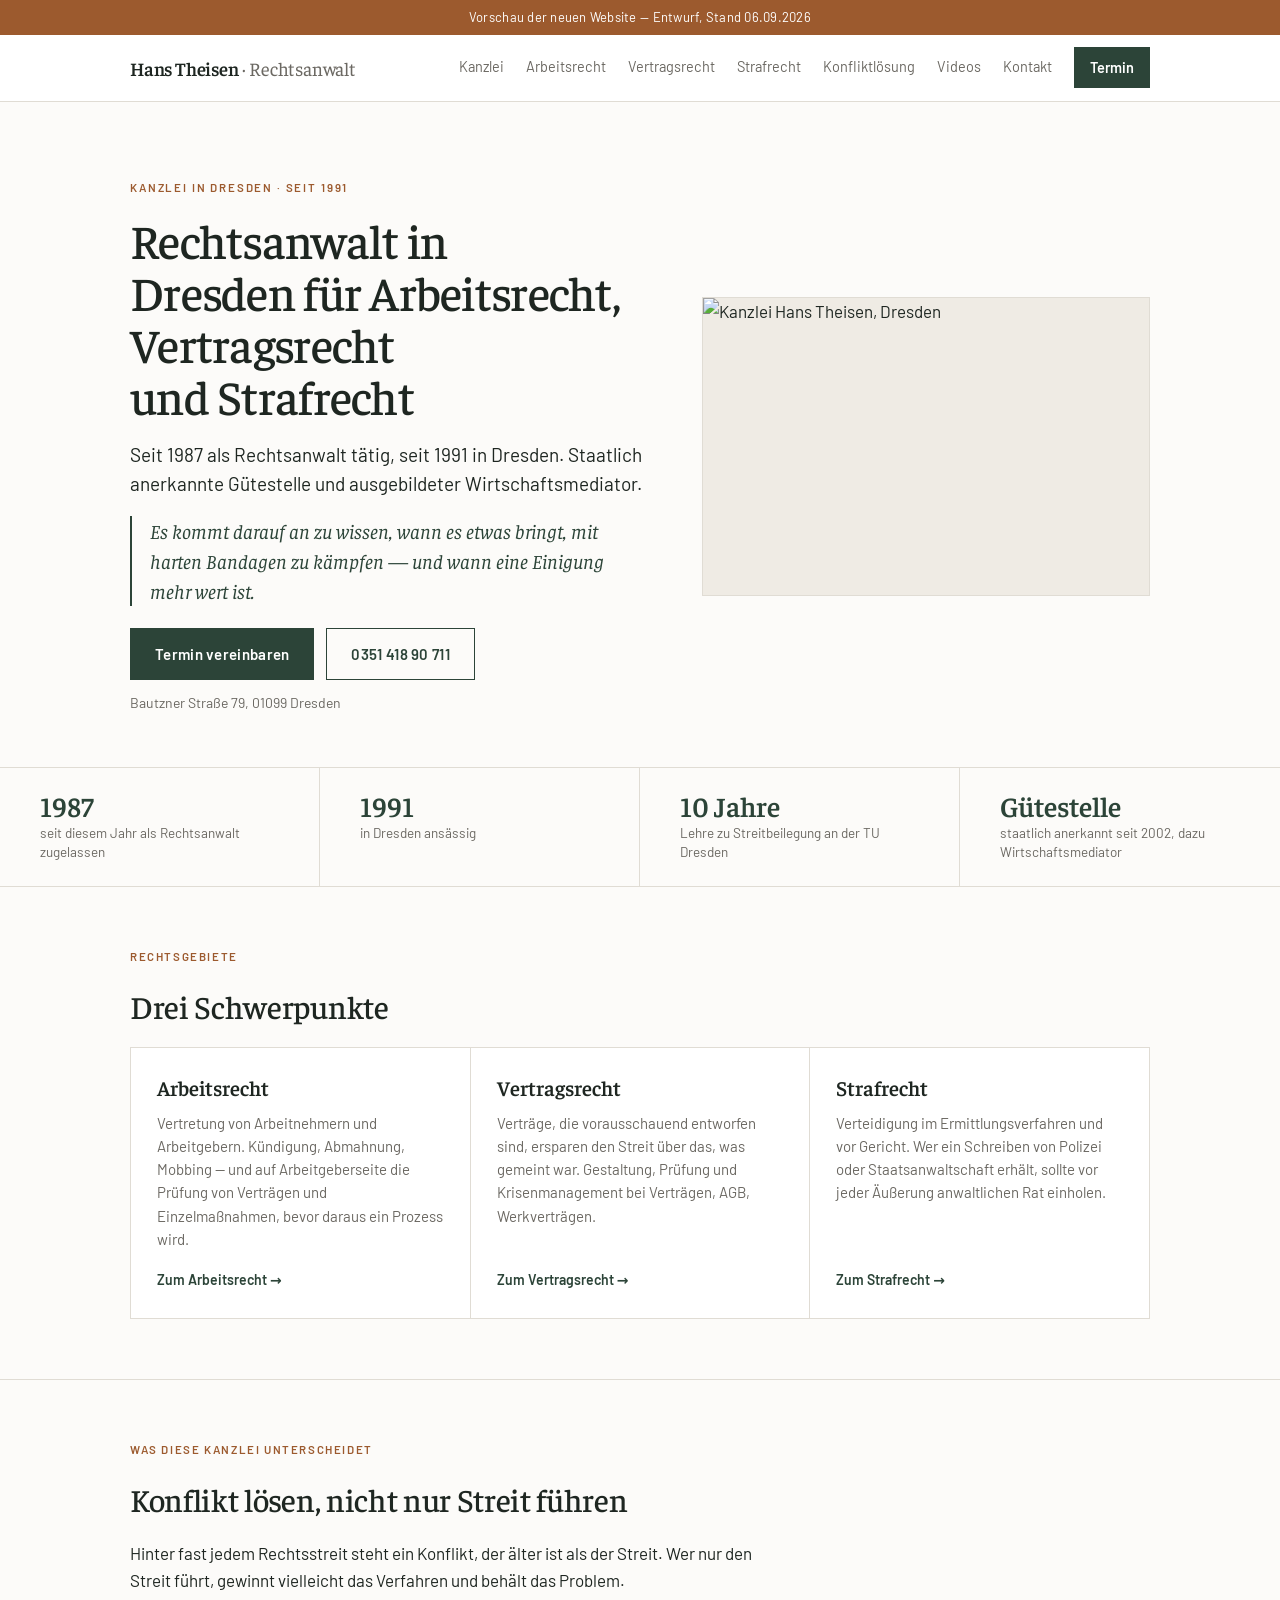
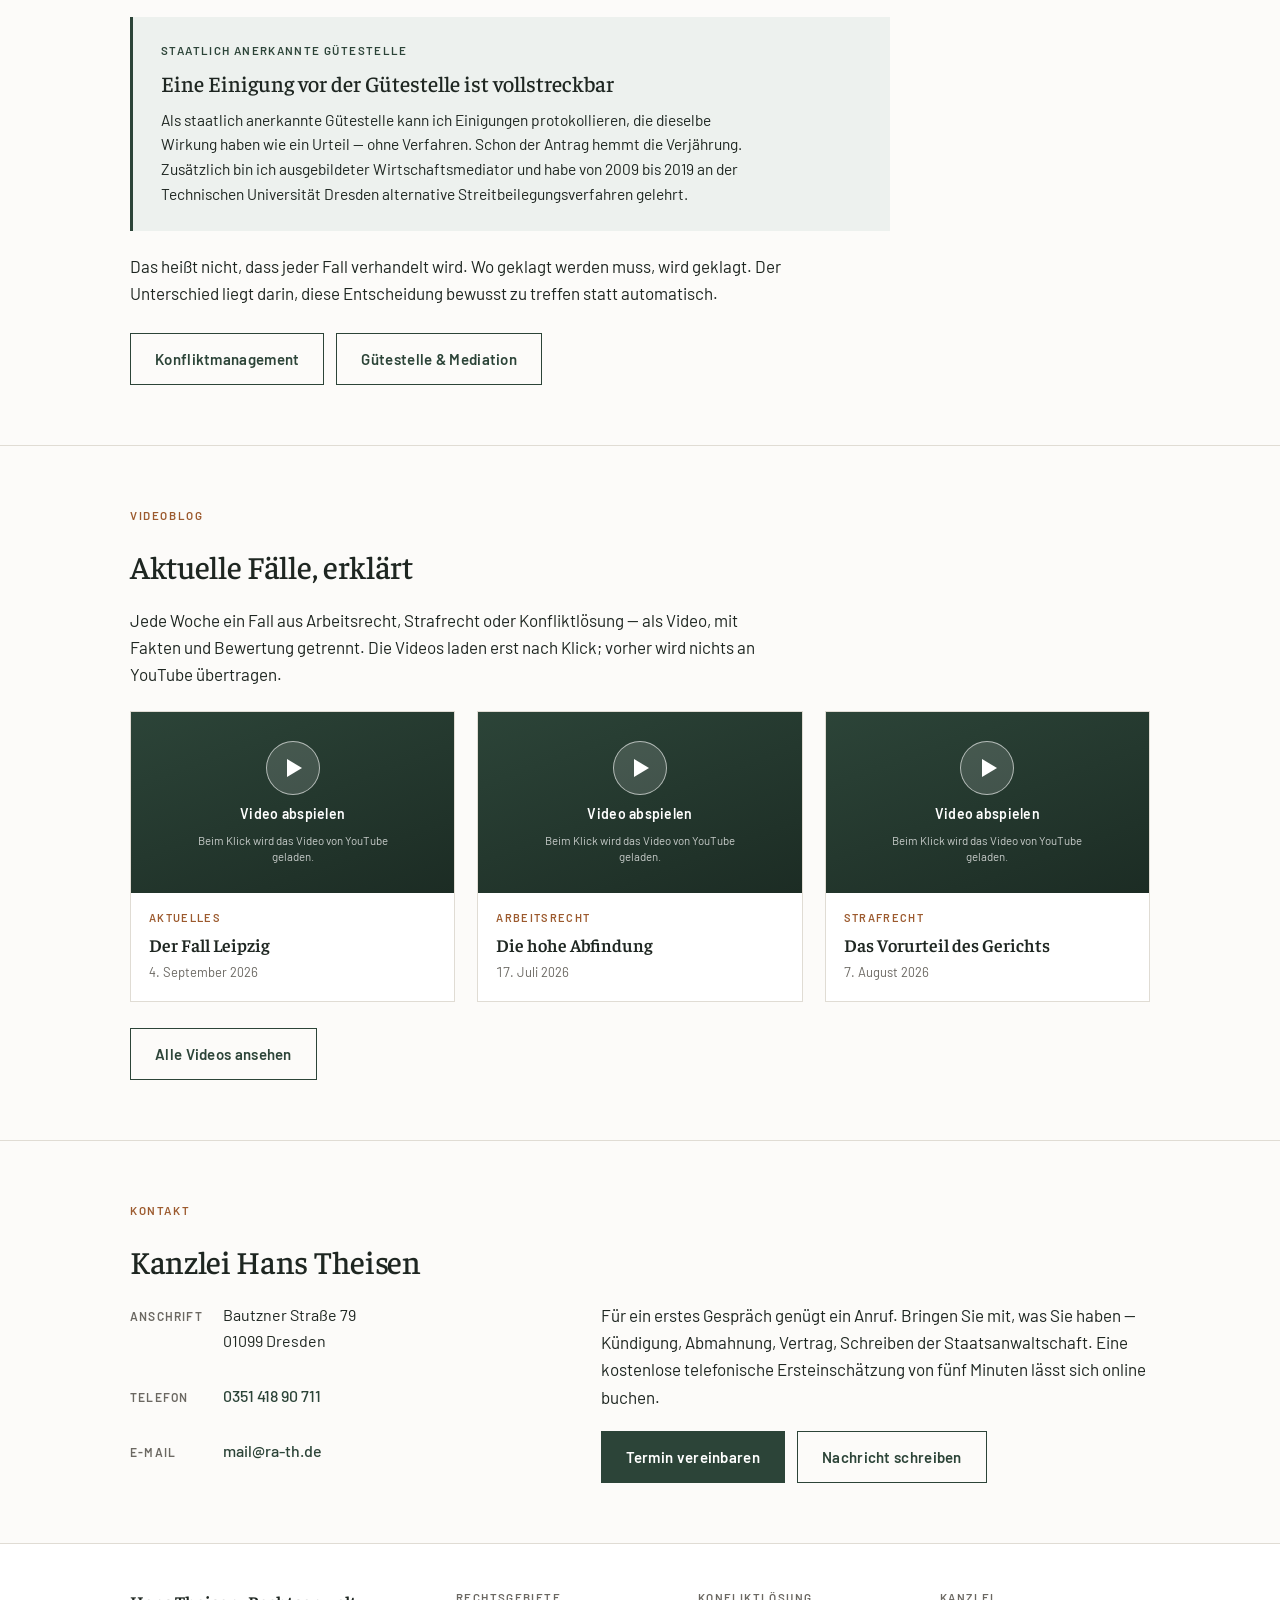
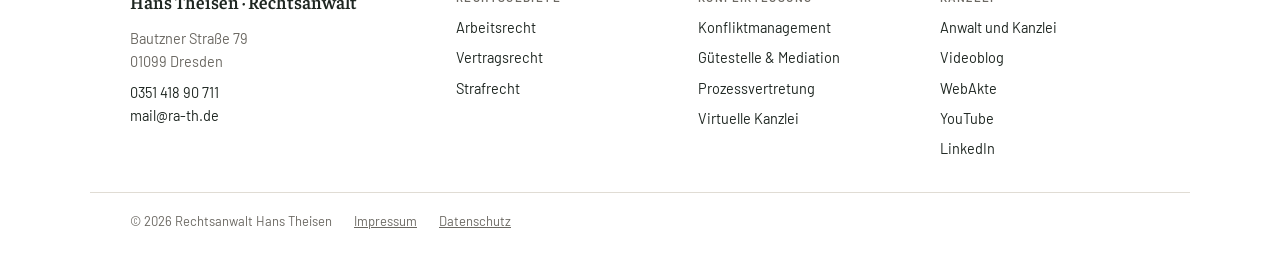
==== index.html @ 4e784b6d "Vorschau 2026-09-06 15:55" ====
<!DOCTYPE html>
<html lang="de">
<head>
<meta charset="utf-8">
<meta name="viewport" content="width=device-width, initial-scale=1">
<meta name="robots" content="noindex, nofollow">
<title>Rechtsanwalt Dresden: Arbeitsrecht &amp; Strafrecht – Hans Theisen</title>
<meta name="description" content="Seit 1987 Anwalt, seit 1991 in Dresden: Arbeitsrecht, Vertragsrecht, Strafrecht. Staatlich anerkannte Gütestelle und Wirtschaftsmediator. Tel. 0351 418 90 711">
<link rel="canonical" href="https://www.ra-th.de/">
<meta property="og:type" content="website">
<meta property="og:title" content="Rechtsanwalt Dresden: Arbeitsrecht & Strafrecht – Hans Theisen">
<meta property="og:description" content="Seit 1987 Anwalt, seit 1991 in Dresden. Staatlich anerkannte Gütestelle und Wirtschaftsmediator.">
<meta property="og:url" content="https://www.ra-th.de/">
<meta property="og:locale" content="de_DE">
<link rel="preconnect" href="https://fonts.googleapis.com">
<link rel="preconnect" href="https://fonts.gstatic.com" crossorigin>
<link rel="stylesheet" href="https://fonts.googleapis.com/css2?family=Faustina:ital,wght@0,400;0,500;0,600;1,400&family=Barlow:wght@400;500;600&display=swap">
<link rel="stylesheet" href="assets/style.css">
<link rel="icon" type="image/svg+xml" href="assets/favicon.svg">
<script type="application/ld+json">
{
  "@context": "https://schema.org",
  "@type": "LegalService",
  "name": "Rechtsanwalt Hans Theisen",
  "url": "https://www.ra-th.de/",
  "telephone": "+49 351 418 90 711",
  "email": "mail@ra-th.de",
  "address": { "@type": "PostalAddress", "streetAddress": "Bautzner Straße 79", "postalCode": "01099", "addressLocality": "Dresden", "addressCountry": "DE" },
  "areaServed": "Dresden",
  "founder": { "@type": "Person", "name": "Hans Theisen", "jobTitle": "Rechtsanwalt" },
  "knowsAbout": ["Arbeitsrecht", "Vertragsrecht", "Strafrecht", "Mediation", "Schlichtung"],
  "sameAs": ["https://www.youtube.com/@HansTheisenRechtsanwaltDresden", "https://www.linkedin.com/in/hans-theisen-17211067/"]
}
</script>
</head>
<body>
<a class="skip" href="#main">Zum Inhalt</a>
<div class="proto-bar">Vorschau der neuen Website — Entwurf, Stand 06.09.2026</div>

<header class="site-head">
  <div class="wrap head-row">
    <a class="brand" href="index.html">Hans Theisen <span>· Rechtsanwalt</span></a>
    <button class="nav-toggle" type="button" aria-expanded="false" aria-controls="nav">Menü</button>
    <nav id="nav" class="nav" aria-label="Hauptnavigation">
      <a href="anwaltundkanzlei.html">Kanzlei</a>
      <a href="arbeitsrecht.html">Arbeitsrecht</a>
      <a href="vertragsrecht.html">Vertragsrecht</a>
      <a href="strafrecht.html">Strafrecht</a>
      <a href="konfliktmanagement.html">Konfliktlösung</a>
      <a href="blog/index.html">Videos</a>
      <a href="contact.html">Kontakt</a>
      <a class="nav-cta" href="terminvereinbarung.html">Termin</a>
    </nav>
  </div>
</header>

<main id="main">

  <section class="hero">
    <div class="wrap hero-grid">
      <div class="hero-text">
        <div class="eyebrow">Kanzlei in Dresden · seit 1991</div>
        <h1>Rechtsanwalt in Dresden für Arbeitsrecht, Vertragsrecht und Strafrecht</h1>
        <p class="lead">Seit 1987 als Rechtsanwalt tätig, seit 1991 in Dresden. Staatlich anerkannte Gütestelle und ausgebildeter Wirtschaftsmediator.</p>
        <p class="thesis">Es kommt darauf an zu wissen, wann es etwas bringt, mit harten Bandagen zu kämpfen — und wann eine Einigung mehr wert ist.</p>
        <div class="cta-row">
          <a class="btn" href="terminvereinbarung.html">Termin vereinbaren</a>
          <a class="btn btn-2" href="tel:+4935141890711">0351 418 90 711</a>
          <span class="cta-note">Bautzner Straße 79, 01099 Dresden</span>
        </div>
      </div>
      <div class="hero-img">
        <img src="https://images.squarespace-cdn.com/content/v1/682710b074de6d08b1bcdc18/1747390659470-6JC8JBXUOZ0F9G0X35XK/Startseite.jpg" alt="Kanzlei Hans Theisen, Dresden" width="2362" height="1599" loading="eager">
      </div>
    </div>
  </section>

  <div class="facts">
    <div class="fact"><div class="n">1987</div><div class="l">seit diesem Jahr als Rechtsanwalt zugelassen</div></div>
    <div class="fact"><div class="n">1991</div><div class="l">in Dresden ansässig</div></div>
    <div class="fact"><div class="n">10 Jahre</div><div class="l">Lehre zu Streitbeilegung an der TU Dresden</div></div>
    <div class="fact"><div class="n">Gütestelle</div><div class="l">staatlich anerkannt seit 2002, dazu Wirtschaftsmediator</div></div>
  </div>

  <section class="sec">
    <div class="wrap sec-inner">
      <div class="sub">Rechtsgebiete</div>
      <h2>Drei Schwerpunkte</h2>
      <div class="areas">
        <div class="area">
          <h3>Arbeitsrecht</h3>
          <p>Vertretung von Arbeitnehmern und Arbeitgebern. Kündigung, Abmahnung, Mobbing — und auf Arbeitgeberseite die Prüfung von Verträgen und Einzelmaßnahmen, bevor daraus ein Prozess wird.</p>
          <a class="more" href="arbeitsrecht.html">Zum Arbeitsrecht →</a>
        </div>
        <div class="area">
          <h3>Vertragsrecht</h3>
          <p>Verträge, die vorausschauend entworfen sind, ersparen den Streit über das, was gemeint war. Gestaltung, Prüfung und Krisenmanagement bei Verträgen, AGB, Werkverträgen.</p>
          <a class="more" href="vertragsrecht.html">Zum Vertragsrecht →</a>
        </div>
        <div class="area">
          <h3>Strafrecht</h3>
          <p>Verteidigung im Ermittlungsverfahren und vor Gericht. Wer ein Schreiben von Polizei oder Staatsanwaltschaft erhält, sollte vor jeder Äußerung anwaltlichen Rat einholen.</p>
          <a class="more" href="strafrecht.html">Zum Strafrecht →</a>
        </div>
      </div>
    </div>
  </section>

  <section class="sec">
    <div class="wrap sec-inner">
      <div class="sub">Was diese Kanzlei unterscheidet</div>
      <h2>Konflikt lösen, nicht nur Streit führen</h2>
      <p>Hinter fast jedem Rechtsstreit steht ein Konflikt, der älter ist als der Streit. Wer nur den Streit führt, gewinnt vielleicht das Verfahren und behält das Problem.</p>
      <div class="pull">
        <div class="flag">Staatlich anerkannte Gütestelle</div>
        <h3>Eine Einigung vor der Gütestelle ist vollstreckbar</h3>
        <p>Als staatlich anerkannte Gütestelle kann ich Einigungen protokollieren, die dieselbe Wirkung haben wie ein Urteil — ohne Verfahren. Schon der Antrag hemmt die Verjährung. Zusätzlich bin ich ausgebildeter Wirtschaftsmediator und habe von 2009 bis 2019 an der Technischen Universität Dresden alternative Streitbeilegungsverfahren gelehrt.</p>
      </div>
      <p>Das heißt nicht, dass jeder Fall verhandelt wird. Wo geklagt werden muss, wird geklagt. Der Unterschied liegt darin, diese Entscheidung bewusst zu treffen statt automatisch.</p>
      <div class="cta-row"><a class="btn btn-2" href="konfliktmanagement.html">Konfliktmanagement</a><a class="btn btn-2" href="mediation.html">Gütestelle &amp; Mediation</a></div>
    </div>
  </section>

  <section class="sec">
    <div class="wrap sec-inner">
      <div class="sub">Videoblog</div>
      <h2>Aktuelle Fälle, erklärt</h2>
      <p>Jede Woche ein Fall aus Arbeitsrecht, Strafrecht oder Konfliktlösung — als Video, mit Fakten und Bewertung getrennt. Die Videos laden erst nach Klick; vorher wird nichts an YouTube übertragen.</p>
      <div class="vgrid">
        <div class="vcard">
          <div class="video"><button class="video-ph" type="button" data-id="jR8l0q0xvu4" data-title="Der Fall Leipzig"><span class="play"></span><span class="t">Video abspielen</span><span class="h">Beim Klick wird das Video von YouTube geladen.</span></button></div>
          <div class="vmeta"><div class="cat">Aktuelles</div><h3>Der Fall Leipzig</h3><div class="d">4. September 2026</div></div>
        </div>
        <div class="vcard">
          <div class="video"><button class="video-ph" type="button" data-id="2pjWFj704HM" data-title="Die hohe Abfindung"><span class="play"></span><span class="t">Video abspielen</span><span class="h">Beim Klick wird das Video von YouTube geladen.</span></button></div>
          <div class="vmeta"><div class="cat">Arbeitsrecht</div><h3>Die hohe Abfindung</h3><div class="d">17. Juli 2026</div></div>
        </div>
        <div class="vcard">
          <div class="video"><button class="video-ph" type="button" data-id="ERfFSlZ0Vnc" data-title="Das Vorurteil des Gerichts"><span class="play"></span><span class="t">Video abspielen</span><span class="h">Beim Klick wird das Video von YouTube geladen.</span></button></div>
          <div class="vmeta"><div class="cat">Strafrecht</div><h3>Das Vorurteil des Gerichts</h3><div class="d">7. August 2026</div></div>
        </div>
      </div>
      <div class="cta-row"><a class="btn btn-2" href="blog/index.html">Alle Videos ansehen</a></div>
    </div>
  </section>

  <section class="sec">
    <div class="wrap sec-inner">
      <div class="sub">Kontakt</div>
      <h2>Kanzlei Hans Theisen</h2>
      <div class="kontakt">
        <dl>
          <dt>Anschrift</dt><dd>Bautzner Straße 79<br>01099 Dresden</dd>
          <dt>Telefon</dt><dd><a href="tel:+4935141890711">0351 418 90 711</a></dd>
          <dt>E-Mail</dt><dd><a href="mailto:mail@ra-th.de">mail@ra-th.de</a></dd>
        </dl>
        <div>
          <p style="margin-bottom:16px">Für ein erstes Gespräch genügt ein Anruf. Bringen Sie mit, was Sie haben — Kündigung, Abmahnung, Vertrag, Schreiben der Staatsanwaltschaft. Eine kostenlose telefonische Ersteinschätzung von fünf Minuten lässt sich online buchen.</p>
          <div class="cta-row"><a class="btn" href="terminvereinbarung.html">Termin vereinbaren</a><a class="btn btn-2" href="contact.html">Nachricht schreiben</a></div>
        </div>
      </div>
    </div>
  </section>

</main>

<footer class="site-foot">
  <div class="wrap foot-grid">
    <div>
      <div class="foot-brand">Hans Theisen · Rechtsanwalt</div>
      <address>Bautzner Straße 79<br>01099 Dresden</address>
      <a href="tel:+4935141890711">0351 418 90 711</a><br>
      <a href="mailto:mail@ra-th.de">mail@ra-th.de</a>
    </div>
    <div><div class="foot-h">Rechtsgebiete</div><ul><li><a href="arbeitsrecht.html">Arbeitsrecht</a></li><li><a href="vertragsrecht.html">Vertragsrecht</a></li><li><a href="strafrecht.html">Strafrecht</a></li></ul></div>
    <div><div class="foot-h">Konfliktlösung</div><ul><li><a href="konfliktmanagement.html">Konfliktmanagement</a></li><li><a href="mediation.html">Gütestelle &amp; Mediation</a></li><li><a href="prozessvertretung.html">Prozessvertretung</a></li><li><a href="virtuelle-kanzlei-index.html">Virtuelle Kanzlei</a></li></ul></div>
    <div><div class="foot-h">Kanzlei</div><ul><li><a href="anwaltundkanzlei.html">Anwalt und Kanzlei</a></li><li><a href="blog/index.html">Videoblog</a></li><li><a href="https://secure.e-consult-ag.de/e.consult.412/webakte/userReg.asp" rel="noopener">WebAkte</a></li><li><a href="https://www.youtube.com/@HansTheisenRechtsanwaltDresden" rel="noopener">YouTube</a></li><li><a href="https://www.linkedin.com/in/hans-theisen-17211067/" rel="noopener">LinkedIn</a></li></ul></div>
  </div>
  <div class="wrap foot-legal"><span>© 2026 Rechtsanwalt Hans Theisen</span><a href="impressum.html">Impressum</a><a href="datenschutz.html">Datenschutz</a></div>
</footer>
<script src="assets/site.js"></script>
</body>
</html>
---- assets/style.css ----
/* ra-th.de — Stylesheet
   Farben, Schriften und Abstände als Token; alles andere leitet sich daraus ab. */

:root {
  --paper:     #FCFBF9;
  --card:      #FFFFFF;
  --ink:       #1E2621;
  --muted:     #6B6862;
  --rule:      #E0DCD4;
  --rule-sf:   #EFEBE4;
  --forest:    #2C4438;
  --forest-dp: #1C2C24;
  --forest-sf: #EDF1EE;
  --on-forest: #FFFFFF;
  --copper:    #9C5A2E;

  --f-disp: "Faustina", Georgia, "Times New Roman", serif;
  --f-body: "Barlow", -apple-system, "Segoe UI", system-ui, sans-serif;

  --wrap: 1100px;
  --gutter: clamp(18px, 4vw, 40px);
}

@media (prefers-color-scheme: dark) {
  :root:not([data-theme="light"]) {
    --paper: #141715; --card: #1B201D; --ink: #E9E7E1; --muted: #979490;
    --rule: #2E3531; --rule-sf: #242A26; --forest: #8FBBA4; --forest-dp: #A9CDB8;
    --forest-sf: #1A2420; --on-forest: #12160F; --copper: #D08E5C;
  }
}
:root[data-theme="dark"] {
  --paper: #141715; --card: #1B201D; --ink: #E9E7E1; --muted: #979490;
  --rule: #2E3531; --rule-sf: #242A26; --forest: #8FBBA4; --forest-dp: #A9CDB8;
  --forest-sf: #1A2420; --on-forest: #12160F; --copper: #D08E5C;
}

*, *::before, *::after { box-sizing: border-box; }
html { scroll-behavior: smooth; }
body {
  margin: 0; background: var(--paper); color: var(--ink);
  font-family: var(--f-body); font-size: 17px; line-height: 1.6;
  -webkit-font-smoothing: antialiased;
}
img { max-width: 100%; height: auto; display: block; }
a { color: var(--forest); }
a:focus-visible, button:focus-visible { outline: 2px solid var(--copper); outline-offset: 2px; }
.wrap { max-width: var(--wrap); margin: 0 auto; padding-left: var(--gutter); padding-right: var(--gutter); }
.skip { position: absolute; left: -999px; top: 8px; background: var(--forest); color: var(--on-forest); padding: 8px 14px; z-index: 100; }
.skip:focus { left: 8px; }

/* ── Kopf ─────────────────────────────────────────────── */
.site-head { background: var(--card); border-bottom: 1px solid var(--rule); position: sticky; top: 0; z-index: 50; }
.head-row { display: flex; align-items: center; gap: 24px; min-height: 66px; }
.brand { font-family: var(--f-disp); font-size: 19px; font-weight: 600; letter-spacing: -.01em; color: var(--ink); text-decoration: none; margin-right: auto; white-space: nowrap; }
.brand span { color: var(--muted); font-weight: 400; }
.nav { display: flex; align-items: center; gap: 22px; }
.nav a { font-size: 14.5px; color: var(--muted); text-decoration: none; padding: 6px 0; border-bottom: 2px solid transparent; white-space: nowrap; }
.nav a:hover, .nav a[aria-current="page"] { color: var(--forest); border-bottom-color: var(--forest); }
.nav-cta { font-weight: 600 !important; color: var(--on-forest) !important; background: var(--forest); padding: 9px 16px !important; border-bottom: none !important; }
.nav-cta:hover { background: var(--forest-dp); }
.nav-toggle { display: none; font: 600 14px var(--f-body); background: none; border: 1px solid var(--rule); color: var(--ink); padding: 8px 14px; cursor: pointer; }
@media (max-width: 900px) {
  .nav-toggle { display: inline-block; }
  .nav { display: none; position: absolute; left: 0; right: 0; top: 66px; background: var(--card); border-bottom: 1px solid var(--rule); flex-direction: column; align-items: stretch; gap: 0; padding: 8px var(--gutter) 16px; }
  .nav.is-open { display: flex; }
  .nav a { padding: 12px 0; border-bottom: 1px solid var(--rule-sf); font-size: 16px; }
  .nav-cta { margin-top: 10px; text-align: center; }
}

/* ── Hero ─────────────────────────────────────────────── */
.hero { padding: clamp(40px, 7vw, 76px) 0 clamp(32px, 5vw, 52px); border-bottom: 1px solid var(--rule); }
.hero-grid { display: grid; grid-template-columns: 1fr; gap: 32px; align-items: center; }
@media (min-width: 880px) { .hero-grid { grid-template-columns: 1.15fr 1fr; gap: 56px; } }
.hero-text { display: flex; flex-direction: column; gap: 18px; }
.eyebrow { font-size: 11.5px; font-weight: 600; letter-spacing: .16em; text-transform: uppercase; color: var(--copper); }
h1 { font-family: var(--f-disp); font-weight: 500; font-size: clamp(32px, 5vw, 48px); line-height: 1.08; letter-spacing: -.015em; margin: 0; text-wrap: balance; max-width: 22ch; }
.lead { font-size: 19px; line-height: 1.55; margin: 0; max-width: 56ch; }
.thesis { font-family: var(--f-disp); font-style: italic; font-size: 20px; line-height: 1.5; margin: 0; max-width: 48ch; color: var(--forest); border-left: 2px solid var(--forest); padding-left: 18px; }
.cta-row { display: flex; flex-wrap: wrap; gap: 12px; align-items: center; padding-top: 4px; }
.cta-note { font-size: 14px; color: var(--muted); }
.hero-img { border: 1px solid var(--rule); background: var(--rule-sf); aspect-ratio: 3 / 2; overflow: hidden; }
.hero-img img { width: 100%; height: 100%; object-fit: cover; }

.btn { font-family: var(--f-body); font-size: 15px; font-weight: 600; letter-spacing: .02em; padding: 13px 24px; background: var(--forest); color: var(--on-forest); border: 1px solid var(--forest); text-decoration: none; display: inline-block; cursor: pointer; }
.btn:hover { background: var(--forest-dp); border-color: var(--forest-dp); }
.btn-2 { background: transparent; color: var(--forest); }
.btn-2:hover { background: var(--forest-sf); color: var(--forest); }

/* ── Fakten ───────────────────────────────────────────── */
.facts { display: grid; grid-template-columns: repeat(2, 1fr); border-bottom: 1px solid var(--rule); }
@media (min-width: 720px) { .facts { grid-template-columns: repeat(4, 1fr); } }
.fact { padding: 24px var(--gutter); border-right: 1px solid var(--rule); display: flex; flex-direction: column; gap: 4px; }
.fact:nth-child(2n) { border-right: none; }
.fact:nth-child(-n+2) { border-bottom: 1px solid var(--rule); }
@media (min-width: 720px) { .fact:nth-child(2n) { border-right: 1px solid var(--rule); } .fact:last-child { border-right: none; } .fact:nth-child(-n+2) { border-bottom: none; } }
.fact .n { font-family: var(--f-disp); font-size: 28px; font-weight: 600; line-height: 1; color: var(--forest); }
.fact .l { font-size: 13.5px; color: var(--muted); line-height: 1.4; }

/* ── Abschnitte ───────────────────────────────────────── */
.sec { padding: clamp(36px, 6vw, 60px) 0; border-bottom: 1px solid var(--rule); }
.sec:last-of-type { border-bottom: none; }
.sec-inner { display: flex; flex-direction: column; gap: 22px; }
.sub { font-size: 11.5px; font-weight: 600; letter-spacing: .14em; text-transform: uppercase; color: var(--copper); }
h2 { font-family: var(--f-disp); font-weight: 500; font-size: clamp(26px, 3.4vw, 32px); line-height: 1.2; margin: 0; letter-spacing: -.01em; max-width: 28ch; text-wrap: balance; }
h3 { font-family: var(--f-disp); font-weight: 600; font-size: 21px; line-height: 1.3; margin: 0; }
p { margin: 0; max-width: 66ch; }
.prose { display: flex; flex-direction: column; gap: 16px; max-width: 70ch; }
.prose h2 { margin-top: 18px; }
.prose h3 { margin-top: 10px; }
.prose ul { margin: 0; padding-left: 22px; max-width: 66ch; }
.prose li { margin-bottom: 6px; }
.prose blockquote { margin: 0; padding-left: 18px; border-left: 2px solid var(--forest); font-family: var(--f-disp); font-style: italic; font-size: 19px; color: var(--forest); max-width: 50ch; }
.prose cite { display: block; font: 13px var(--f-body); font-style: normal; color: var(--muted); margin-top: 6px; }

.areas { display: grid; grid-template-columns: 1fr; gap: 1px; background: var(--rule); border: 1px solid var(--rule); }
@media (min-width: 720px) { .areas { grid-template-columns: repeat(3, 1fr); } }
.area { background: var(--card); padding: 26px; display: flex; flex-direction: column; gap: 10px; }
.area p { font-size: 15px; color: var(--muted); line-height: 1.55; }
.area a.more { font-size: 14px; font-weight: 600; text-decoration: none; margin-top: auto; padding-top: 8px; }

.split { display: grid; grid-template-columns: 1fr; gap: 1px; background: var(--rule); border: 1px solid var(--rule); }
@media (min-width: 720px) { .split { grid-template-columns: 1fr 1fr; } }
.half { background: var(--card); padding: 28px; display: flex; flex-direction: column; gap: 12px; }
.half p { font-size: 15.5px; line-height: 1.6; color: var(--muted); }

.pull { background: var(--forest-sf); border-left: 3px solid var(--forest); padding: 24px 28px; display: flex; flex-direction: column; gap: 10px; max-width: 760px; }
.pull .flag { font-size: 11.5px; font-weight: 600; letter-spacing: .12em; text-transform: uppercase; color: var(--forest); }
.pull h3 { font-weight: 500; font-size: 22px; }
.pull p { font-size: 15.5px; line-height: 1.6; }

.notice { border: 1px solid var(--rule); border-left: 3px solid var(--copper); background: var(--card); padding: 18px 22px; display: flex; flex-direction: column; gap: 8px; max-width: 760px; }
.notice .flag { font-size: 11.5px; font-weight: 600; letter-spacing: .12em; text-transform: uppercase; color: var(--copper); }
.notice p { font-size: 14.5px; color: var(--muted); }

/* ── Kontakt ──────────────────────────────────────────── */
.kontakt { display: grid; grid-template-columns: 1fr; gap: 28px; }
@media (min-width: 760px) { .kontakt { grid-template-columns: 1fr 1.3fr; gap: 48px; } }
.kontakt dl { margin: 0; display: grid; grid-template-columns: auto 1fr; gap: 10px 20px; align-items: baseline; font-size: 16px; }
.kontakt dt { font-size: 12px; font-weight: 600; letter-spacing: .1em; text-transform: uppercase; color: var(--muted); }
.kontakt dd { margin: 0; }
.kontakt dd a { text-decoration: none; font-weight: 500; }
.form { display: flex; flex-direction: column; gap: 14px; background: var(--card); border: 1px solid var(--rule); padding: 26px; }
.form label { display: flex; flex-direction: column; gap: 6px; font-size: 13px; font-weight: 600; letter-spacing: .04em; color: var(--muted); }
.form input, .form select, .form textarea { font: 16px var(--f-body); color: var(--ink); background: var(--paper); border: 1px solid var(--rule); padding: 11px 12px; }
.form input:focus, .form select:focus, .form textarea:focus { outline: 2px solid var(--forest); outline-offset: -1px; border-color: var(--forest); }
.form textarea { min-height: 140px; resize: vertical; }
.form .row { display: grid; grid-template-columns: 1fr; gap: 14px; }
@media (min-width: 560px) { .form .row { grid-template-columns: 1fr 1fr; } }
.form .consent { flex-direction: row; align-items: flex-start; gap: 10px; font-weight: 400; letter-spacing: 0; font-size: 13.5px; line-height: 1.5; }
.form .consent input { width: 18px; height: 18px; margin-top: 2px; flex: none; }
.form .hint { font-size: 13px; color: var(--muted); }
.form .ok { display: none; padding: 12px 14px; background: var(--forest-sf); border-left: 3px solid var(--forest); font-size: 14.5px; }
.form.is-sent .ok { display: block; }

/* ── Videos ───────────────────────────────────────────── */
.filters { display: flex; flex-wrap: wrap; gap: 8px; }
.filters button { font: 500 13.5px var(--f-body); letter-spacing: .03em; padding: 8px 14px; background: var(--card); color: var(--muted); border: 1px solid var(--rule); cursor: pointer; }
.filters button:hover { color: var(--ink); }
.filters button[aria-pressed="true"] { background: var(--forest); color: var(--on-forest); border-color: var(--forest); }
.vgrid { display: grid; grid-template-columns: 1fr; gap: 22px; }
@media (min-width: 640px) { .vgrid { grid-template-columns: 1fr 1fr; } }
@media (min-width: 1000px) { .vgrid { grid-template-columns: 1fr 1fr 1fr; } }
.vcard { background: var(--card); border: 1px solid var(--rule); display: flex; flex-direction: column; }
.vcard.is-hidden { display: none; }
.video { position: relative; aspect-ratio: 16 / 9; background: var(--forest-dp); overflow: hidden; }
.video iframe { position: absolute; inset: 0; width: 100%; height: 100%; border: 0; }
.video-ph { position: absolute; inset: 0; width: 100%; height: 100%; border: 0; cursor: pointer; background: linear-gradient(160deg, var(--forest) 0%, var(--forest-dp) 100%); color: #FFFFFF; display: flex; flex-direction: column; align-items: center; justify-content: center; gap: 10px; padding: 18px; text-align: center; font-family: var(--f-body); }
.video-ph .play { width: 54px; height: 54px; border-radius: 50%; background: rgba(255,255,255,.14); border: 1.5px solid rgba(255,255,255,.6); display: grid; place-items: center; }
.video-ph .play::after { content: ""; border-style: solid; border-width: 9px 0 9px 15px; border-color: transparent transparent transparent #FFFFFF; margin-left: 4px; }
.video-ph .t { font-size: 14px; font-weight: 600; letter-spacing: .02em; }
.video-ph .h { font-size: 11.5px; opacity: .75; line-height: 1.4; max-width: 30ch; }
.vmeta { padding: 16px 18px 18px; display: flex; flex-direction: column; gap: 6px; }
.vmeta .cat { font-size: 11px; font-weight: 600; letter-spacing: .12em; text-transform: uppercase; color: var(--copper); }
.vmeta h3 { font-size: 18px; line-height: 1.3; font-weight: 600; }
.vmeta .d { font-size: 13px; color: var(--muted); font-variant-numeric: tabular-nums; }
.vmeta a { font-size: 13.5px; font-weight: 600; text-decoration: none; margin-top: 6px; }

/* ── Terminbuchung ────────────────────────────────────── */
.booking { background: var(--card); border: 1px solid var(--rule); min-height: 620px; }
.booking iframe { width: 100%; min-height: 720px; border: 0; }
.angebote { display: grid; grid-template-columns: 1fr; gap: 1px; background: var(--rule); border: 1px solid var(--rule); }
@media (min-width: 720px) { .angebote { grid-template-columns: repeat(3, 1fr); } }
.angebot { background: var(--card); padding: 24px; display: flex; flex-direction: column; gap: 8px; }
.angebot .preis { font-family: var(--f-disp); font-size: 26px; font-weight: 600; color: var(--forest); line-height: 1; }
.angebot .preis small { font: 13px var(--f-body); color: var(--muted); font-weight: 400; }
.angebot p { font-size: 14.5px; color: var(--muted); }
.angebot .btn { margin-top: auto; align-self: flex-start; }

/* ── Fuß ──────────────────────────────────────────────── */
.site-foot { background: var(--card); border-top: 1px solid var(--rule); padding: 44px 0 36px; font-size: 14.5px; }
.foot-grid { display: grid; grid-template-columns: 1fr; gap: 28px; }
@media (min-width: 720px) { .foot-grid { grid-template-columns: 1.4fr 1fr 1fr 1fr; gap: 32px; } }
.foot-brand { font-family: var(--f-disp); font-size: 18px; font-weight: 600; margin-bottom: 10px; }
.site-foot address { font-style: normal; color: var(--muted); line-height: 1.6; margin-bottom: 8px; }
.foot-h { font-size: 11.5px; font-weight: 600; letter-spacing: .12em; text-transform: uppercase; color: var(--muted); margin-bottom: 10px; }
.foot-grid ul { list-style: none; margin: 0; padding: 0; display: flex; flex-direction: column; gap: 7px; }
.foot-grid a { color: var(--ink); text-decoration: none; }
.foot-grid a:hover { color: var(--forest); }
.foot-legal { margin-top: 32px; padding-top: 18px; border-top: 1px solid var(--rule); display: flex; flex-wrap: wrap; gap: 8px 22px; font-size: 13px; color: var(--muted); }
.foot-legal a { color: var(--muted); }

/* ── Sonstiges ────────────────────────────────────────── */
.page-head { padding-top: clamp(36px, 6vw, 60px); padding-bottom: clamp(26px, 4vw, 40px); border-bottom: 1px solid var(--rule); display: flex; flex-direction: column; gap: 14px; }
.tablebox { overflow-x: auto; border: 1px solid var(--rule); background: var(--card); }
table { border-collapse: collapse; width: 100%; min-width: 480px; }
th, td { text-align: left; padding: 11px 14px; border-bottom: 1px solid var(--rule-sf); vertical-align: top; font-size: 15px; }
thead th { font-size: 11.5px; font-weight: 600; letter-spacing: .1em; text-transform: uppercase; color: var(--muted); background: var(--rule-sf); }
tbody tr:last-child td { border-bottom: none; }
.proto-bar { background: var(--copper); color: #FFFFFF; font-size: 13px; text-align: center; padding: 7px var(--gutter); letter-spacing: .02em; }
.proto-bar a { color: #FFFFFF; }

@media (prefers-reduced-motion: reduce) { html { scroll-behavior: auto; } * { transition: none !important; } }
@media print { .site-head, .site-foot, .proto-bar, .nav-toggle { display: none; } }
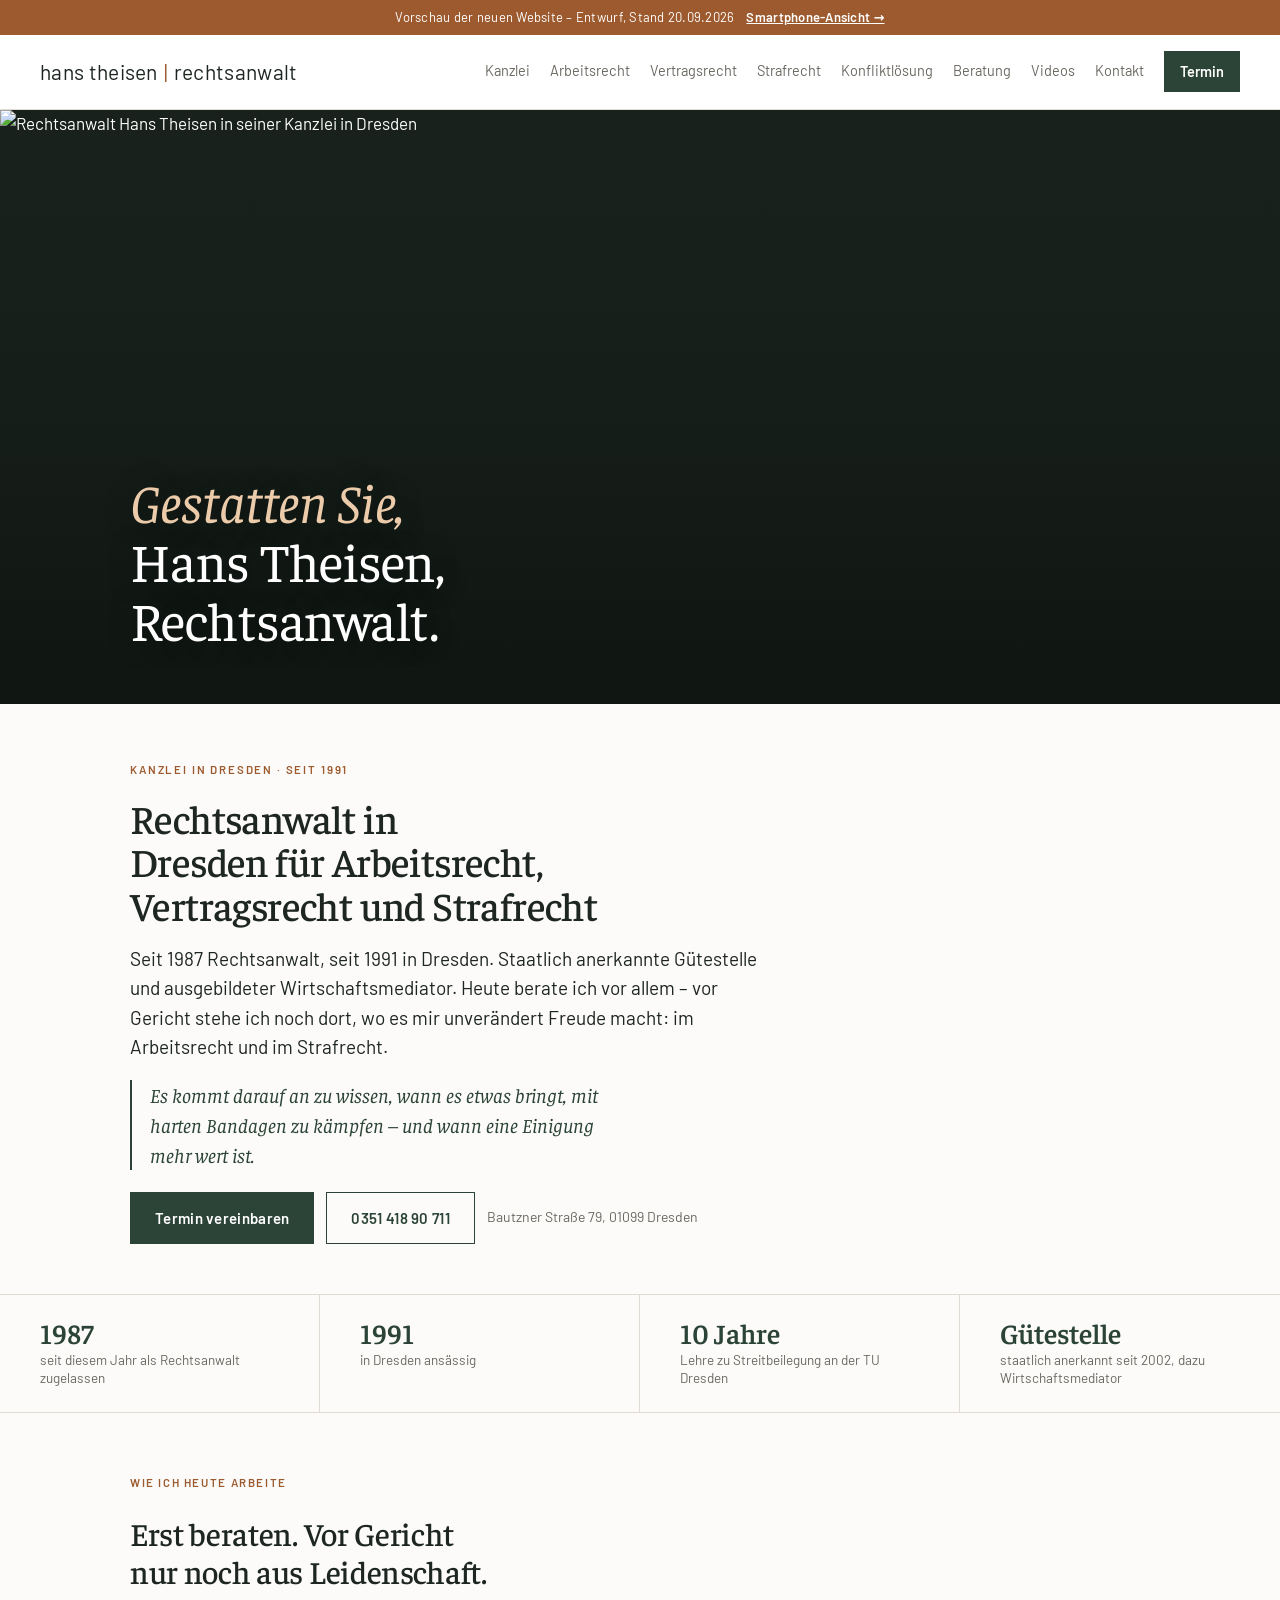
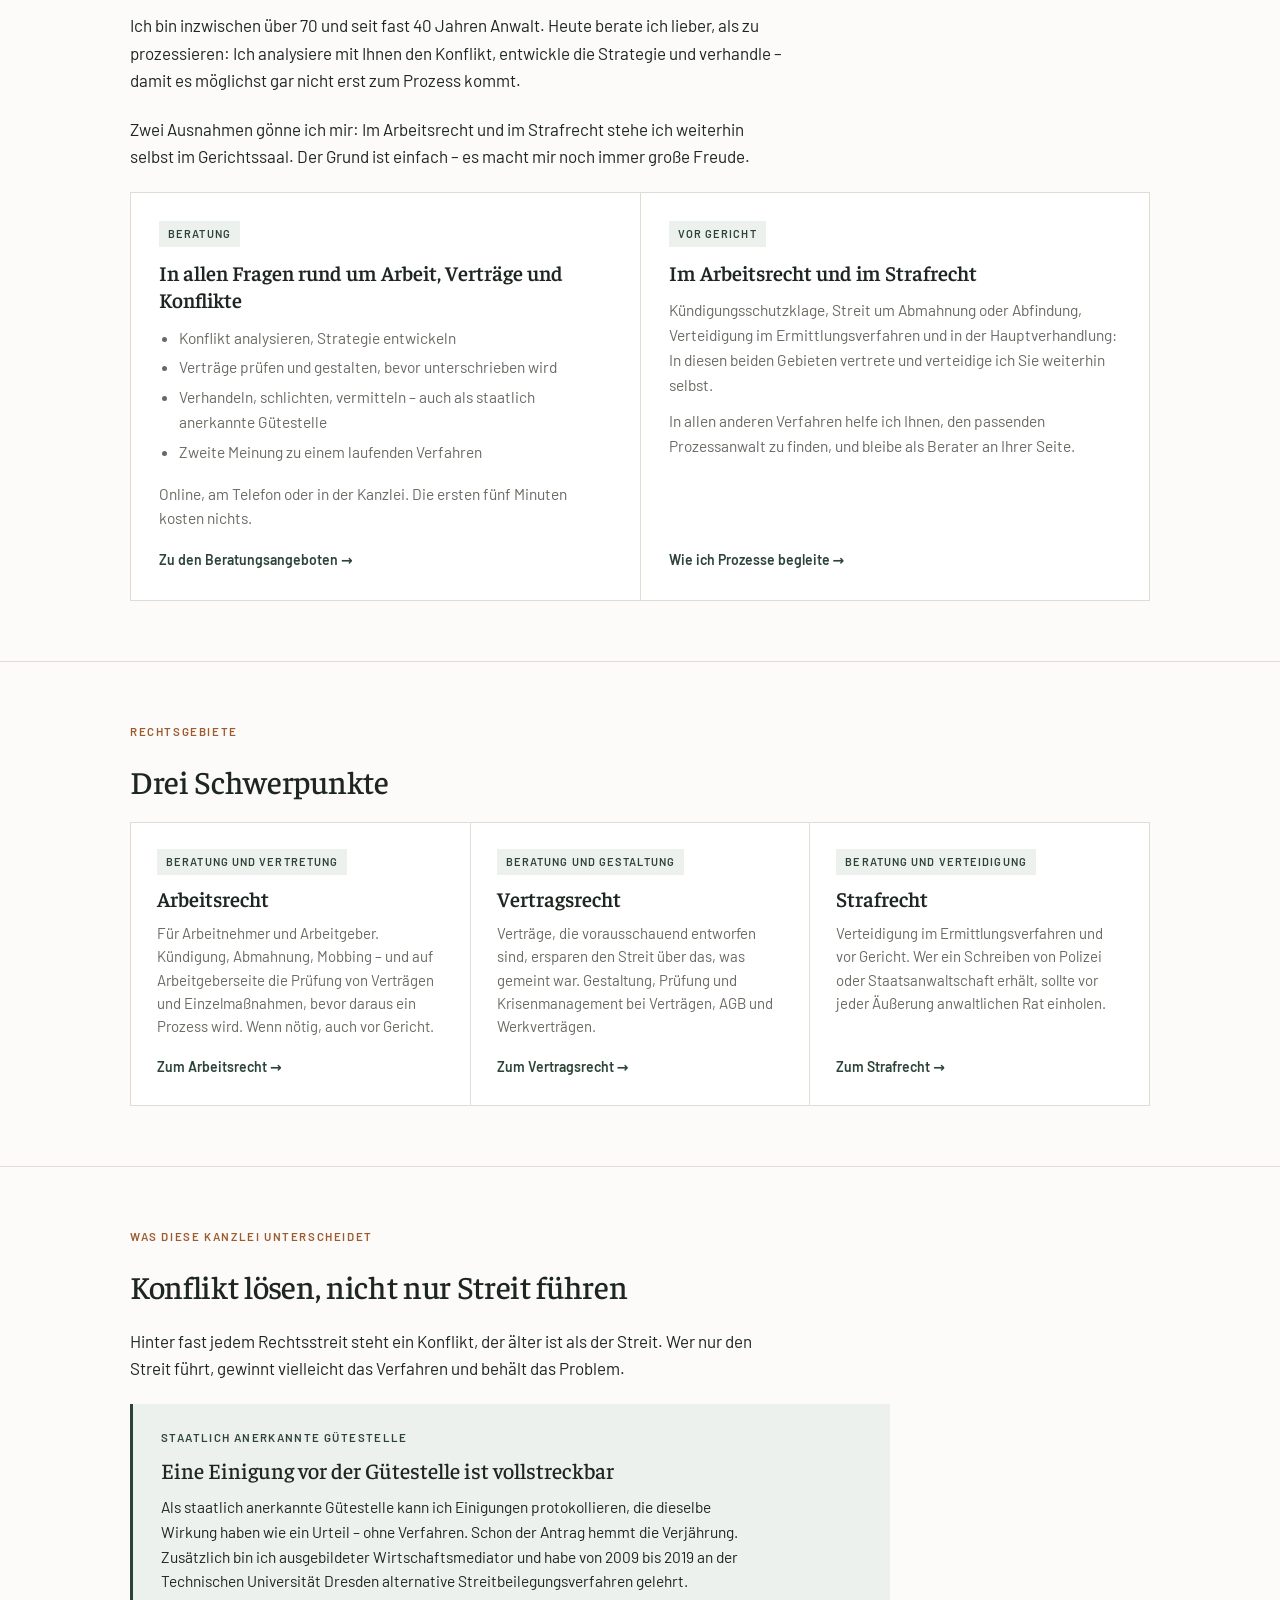
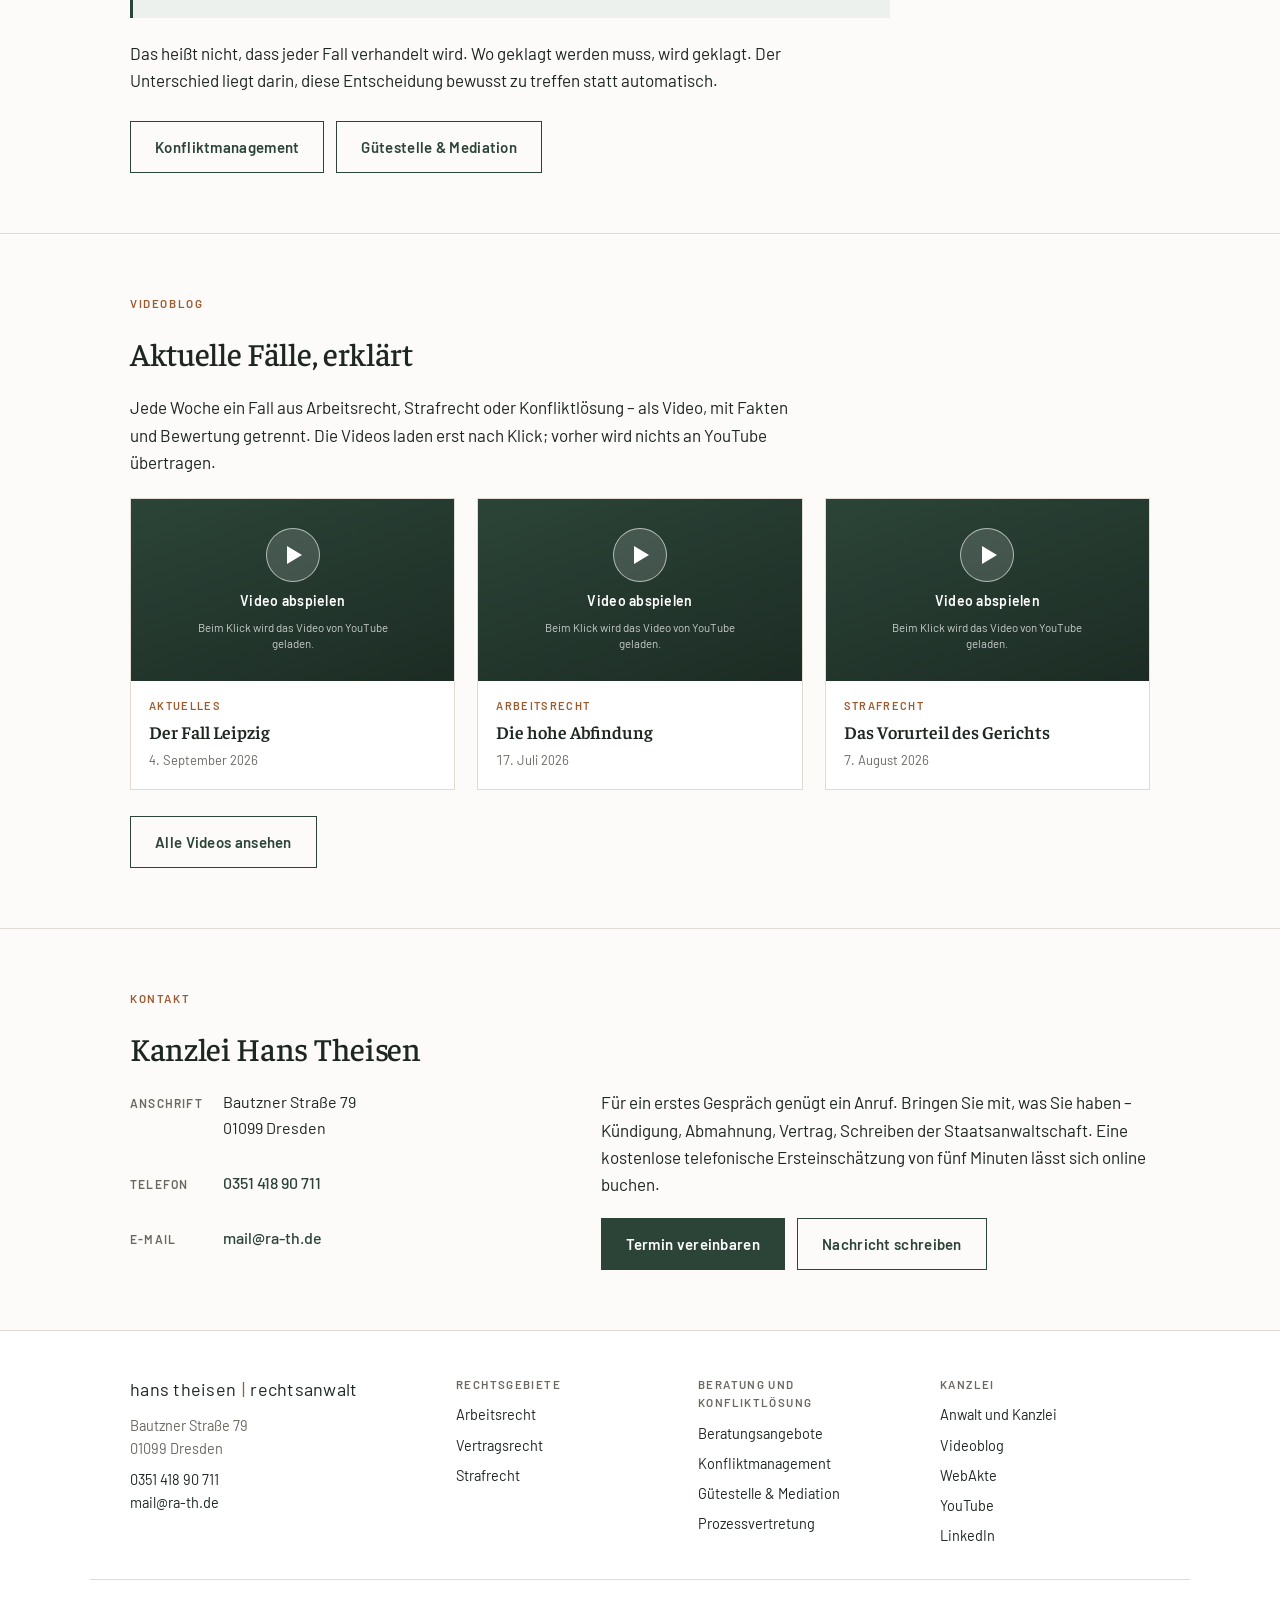
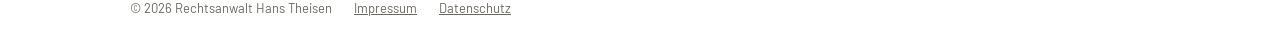
==== commit 7d59eb38: "Vorschau 2026-09-20 15:49" ====
--- a/index.html
+++ b/index.html
@@ -5,12 +5,13 @@
 <meta name="viewport" content="width=device-width, initial-scale=1">
 <meta name="robots" content="noindex, nofollow">
 <title>Rechtsanwalt Dresden: Arbeitsrecht &amp; Strafrecht – Hans Theisen</title>
-<meta name="description" content="Seit 1987 Anwalt, seit 1991 in Dresden: Arbeitsrecht, Vertragsrecht, Strafrecht. Staatlich anerkannte Gütestelle und Wirtschaftsmediator. Tel. 0351 418 90 711">
+<meta name="description" content="Seit 1987 Anwalt, seit 1991 in Dresden. Beratung im Arbeitsrecht, Vertragsrecht, Strafrecht. Gütestelle und Wirtschaftsmediator. Tel. 0351 418 90 711">
 <link rel="canonical" href="https://www.ra-th.de/">
 <meta property="og:type" content="website">
-<meta property="og:title" content="Rechtsanwalt Dresden: Arbeitsrecht & Strafrecht – Hans Theisen">
+<meta property="og:title" content="Rechtsanwalt Dresden: Arbeitsrecht &amp; Strafrecht – Hans Theisen">
 <meta property="og:description" content="Seit 1987 Anwalt, seit 1991 in Dresden. Staatlich anerkannte Gütestelle und Wirtschaftsmediator.">
 <meta property="og:url" content="https://www.ra-th.de/">
+<meta property="og:image" content="https://images.squarespace-cdn.com/content/v1/682710b074de6d08b1bcdc18/1747390659470-6JC8JBXUOZ0F9G0X35XK/Startseite.jpg?format=1500w">
 <meta property="og:locale" content="de_DE">
 <link rel="preconnect" href="https://fonts.googleapis.com">
 <link rel="preconnect" href="https://fonts.gstatic.com" crossorigin>
@@ -35,11 +36,11 @@
 </head>
 <body>
 <a class="skip" href="#main">Zum Inhalt</a>
-<div class="proto-bar">Vorschau der neuen Website — Entwurf, Stand 06.09.2026</div>
+<div class="proto-bar">Vorschau der neuen Website – Entwurf, Stand 20.09.2026</div>
 
 <header class="site-head">
   <div class="wrap head-row">
-    <a class="brand" href="index.html">Hans Theisen <span>· Rechtsanwalt</span></a>
+    <a class="brand" href="index.html" aria-label="Hans Theisen, Rechtsanwalt – zur Startseite">hans theisen<span class="bar">|</span>rechtsanwalt</a>
     <button class="nav-toggle" type="button" aria-expanded="false" aria-controls="nav">Menü</button>
     <nav id="nav" class="nav" aria-label="Hauptnavigation">
       <a href="anwaltundkanzlei.html">Kanzlei</a>
@@ -47,6 +48,7 @@
       <a href="vertragsrecht.html">Vertragsrecht</a>
       <a href="strafrecht.html">Strafrecht</a>
       <a href="konfliktmanagement.html">Konfliktlösung</a>
+      <a href="virtuelle-kanzlei-index.html">Beratung</a>
       <a href="blog/index.html">Videos</a>
       <a href="contact.html">Kontakt</a>
       <a class="nav-cta" href="terminvereinbarung.html">Termin</a>
@@ -55,22 +57,23 @@
 </header>
 
 <main id="main">
-
-  <section class="hero">
-    <div class="wrap hero-grid">
-      <div class="hero-text">
-        <div class="eyebrow">Kanzlei in Dresden · seit 1991</div>
-        <h1>Rechtsanwalt in Dresden für Arbeitsrecht, Vertragsrecht und Strafrecht</h1>
-        <p class="lead">Seit 1987 als Rechtsanwalt tätig, seit 1991 in Dresden. Staatlich anerkannte Gütestelle und ausgebildeter Wirtschaftsmediator.</p>
-        <p class="thesis">Es kommt darauf an zu wissen, wann es etwas bringt, mit harten Bandagen zu kämpfen — und wann eine Einigung mehr wert ist.</p>
-        <div class="cta-row">
-          <a class="btn" href="terminvereinbarung.html">Termin vereinbaren</a>
-          <a class="btn btn-2" href="tel:+4935141890711">0351 418 90 711</a>
-          <span class="cta-note">Bautzner Straße 79, 01099 Dresden</span>
-        </div>
-      </div>
-      <div class="hero-img">
-        <img src="https://images.squarespace-cdn.com/content/v1/682710b074de6d08b1bcdc18/1747390659470-6JC8JBXUOZ0F9G0X35XK/Startseite.jpg" alt="Kanzlei Hans Theisen, Dresden" width="2362" height="1599" loading="eager">
+  <section class="photo-hero is-portrait" style="--fx:57%;--fy:0%">
+    <img src="https://images.squarespace-cdn.com/content/v1/682710b074de6d08b1bcdc18/1747390659470-6JC8JBXUOZ0F9G0X35XK/Startseite.jpg?format=1500w" srcset="https://images.squarespace-cdn.com/content/v1/682710b074de6d08b1bcdc18/1747390659470-6JC8JBXUOZ0F9G0X35XK/Startseite.jpg?format=750w 750w, https://images.squarespace-cdn.com/content/v1/682710b074de6d08b1bcdc18/1747390659470-6JC8JBXUOZ0F9G0X35XK/Startseite.jpg?format=1500w 1500w, https://images.squarespace-cdn.com/content/v1/682710b074de6d08b1bcdc18/1747390659470-6JC8JBXUOZ0F9G0X35XK/Startseite.jpg?format=2500w 2500w" sizes="100vw" alt="Rechtsanwalt Hans Theisen in seiner Kanzlei in Dresden" width="2362" height="1599" fetchpriority="high" decoding="async">
+    <div class="wrap photo-hero-text">
+      <p class="greeting"><em>Gestatten Sie,</em><br>Hans Theisen,<br>Rechtsanwalt.</p>
+    </div>
+  </section>
+
+  <section class="intro">
+    <div class="wrap hero-text">
+      <div class="eyebrow">Kanzlei in Dresden · seit 1991</div>
+      <h1>Rechtsanwalt in Dresden für Arbeitsrecht, Vertragsrecht und Strafrecht</h1>
+      <p class="lead">Seit 1987 Rechtsanwalt, seit 1991 in Dresden. Staatlich anerkannte Gütestelle und ausgebildeter Wirtschaftsmediator. Heute berate ich vor allem – vor Gericht stehe ich noch dort, wo es mir unverändert Freude macht: im Arbeitsrecht und im Strafrecht.</p>
+      <p class="thesis">Es kommt darauf an zu wissen, wann es etwas bringt, mit harten Bandagen zu kämpfen – und wann eine Einigung mehr wert ist.</p>
+      <div class="cta-row">
+        <a class="btn" href="terminvereinbarung.html">Termin vereinbaren</a>
+        <a class="btn btn-2" href="tel:+4935141890711">0351 418 90 711</a>
+        <span class="cta-note">Bautzner Straße 79, 01099 Dresden</span>
       </div>
     </div>
   </section>
@@ -84,20 +87,53 @@
 
   <section class="sec">
     <div class="wrap sec-inner">
+      <div class="sub">Wie ich heute arbeite</div>
+      <h2>Erst beraten. Vor Gericht nur noch aus Leidenschaft.</h2>
+      <p>Ich bin inzwischen über 70 und seit fast 40 Jahren Anwalt. Heute berate ich lieber, als zu prozessieren: Ich analysiere mit Ihnen den Konflikt, entwickle die Strategie und verhandle – damit es möglichst gar nicht erst zum Prozess kommt.</p>
+      <p>Zwei Ausnahmen gönne ich mir: Im Arbeitsrecht und im Strafrecht stehe ich weiterhin selbst im Gerichtssaal. Der Grund ist einfach – es macht mir noch immer große Freude.</p>
+      <div class="split">
+        <div class="half">
+          <span class="tag">Beratung</span>
+          <h3>In allen Fragen rund um Arbeit, Verträge und Konflikte</h3>
+          <ul>
+            <li>Konflikt analysieren, Strategie entwickeln</li>
+            <li>Verträge prüfen und gestalten, bevor unterschrieben wird</li>
+            <li>Verhandeln, schlichten, vermitteln – auch als staatlich anerkannte Gütestelle</li>
+            <li>Zweite Meinung zu einem laufenden Verfahren</li>
+          </ul>
+          <p>Online, am Telefon oder in der Kanzlei. Die ersten fünf Minuten kosten nichts.</p>
+          <a class="more" href="virtuelle-kanzlei-index.html">Zu den Beratungsangeboten →</a>
+        </div>
+        <div class="half">
+          <span class="tag">Vor Gericht</span>
+          <h3>Im Arbeitsrecht und im Strafrecht</h3>
+          <p>Kündigungsschutzklage, Streit um Abmahnung oder Abfindung, Verteidigung im Ermittlungsverfahren und in der Hauptverhandlung: In diesen beiden Gebieten vertrete und verteidige ich Sie weiterhin selbst.</p>
+          <p>In allen anderen Verfahren helfe ich Ihnen, den passenden Prozessanwalt zu finden, und bleibe als Berater an Ihrer Seite.</p>
+          <a class="more" href="prozessvertretung.html">Wie ich Prozesse begleite →</a>
+        </div>
+      </div>
+    </div>
+  </section>
+
+  <section class="sec">
+    <div class="wrap sec-inner">
       <div class="sub">Rechtsgebiete</div>
       <h2>Drei Schwerpunkte</h2>
       <div class="areas">
         <div class="area">
+          <span class="tag">Beratung und Vertretung</span>
           <h3>Arbeitsrecht</h3>
-          <p>Vertretung von Arbeitnehmern und Arbeitgebern. Kündigung, Abmahnung, Mobbing — und auf Arbeitgeberseite die Prüfung von Verträgen und Einzelmaßnahmen, bevor daraus ein Prozess wird.</p>
+          <p>Für Arbeitnehmer und Arbeitgeber. Kündigung, Abmahnung, Mobbing – und auf Arbeitgeberseite die Prüfung von Verträgen und Einzelmaßnahmen, bevor daraus ein Prozess wird. Wenn nötig, auch vor Gericht.</p>
           <a class="more" href="arbeitsrecht.html">Zum Arbeitsrecht →</a>
         </div>
         <div class="area">
+          <span class="tag">Beratung und Gestaltung</span>
           <h3>Vertragsrecht</h3>
-          <p>Verträge, die vorausschauend entworfen sind, ersparen den Streit über das, was gemeint war. Gestaltung, Prüfung und Krisenmanagement bei Verträgen, AGB, Werkverträgen.</p>
+          <p>Verträge, die vorausschauend entworfen sind, ersparen den Streit über das, was gemeint war. Gestaltung, Prüfung und Krisenmanagement bei Verträgen, AGB und Werkverträgen.</p>
           <a class="more" href="vertragsrecht.html">Zum Vertragsrecht →</a>
         </div>
         <div class="area">
+          <span class="tag">Beratung und Verteidigung</span>
           <h3>Strafrecht</h3>
           <p>Verteidigung im Ermittlungsverfahren und vor Gericht. Wer ein Schreiben von Polizei oder Staatsanwaltschaft erhält, sollte vor jeder Äußerung anwaltlichen Rat einholen.</p>
           <a class="more" href="strafrecht.html">Zum Strafrecht →</a>
@@ -114,7 +150,7 @@
       <div class="pull">
         <div class="flag">Staatlich anerkannte Gütestelle</div>
         <h3>Eine Einigung vor der Gütestelle ist vollstreckbar</h3>
-        <p>Als staatlich anerkannte Gütestelle kann ich Einigungen protokollieren, die dieselbe Wirkung haben wie ein Urteil — ohne Verfahren. Schon der Antrag hemmt die Verjährung. Zusätzlich bin ich ausgebildeter Wirtschaftsmediator und habe von 2009 bis 2019 an der Technischen Universität Dresden alternative Streitbeilegungsverfahren gelehrt.</p>
+        <p>Als staatlich anerkannte Gütestelle kann ich Einigungen protokollieren, die dieselbe Wirkung haben wie ein Urteil – ohne Verfahren. Schon der Antrag hemmt die Verjährung. Zusätzlich bin ich ausgebildeter Wirtschaftsmediator und habe von 2009 bis 2019 an der Technischen Universität Dresden alternative Streitbeilegungsverfahren gelehrt.</p>
       </div>
       <p>Das heißt nicht, dass jeder Fall verhandelt wird. Wo geklagt werden muss, wird geklagt. Der Unterschied liegt darin, diese Entscheidung bewusst zu treffen statt automatisch.</p>
       <div class="cta-row"><a class="btn btn-2" href="konfliktmanagement.html">Konfliktmanagement</a><a class="btn btn-2" href="mediation.html">Gütestelle &amp; Mediation</a></div>
@@ -125,20 +161,11 @@
     <div class="wrap sec-inner">
       <div class="sub">Videoblog</div>
       <h2>Aktuelle Fälle, erklärt</h2>
-      <p>Jede Woche ein Fall aus Arbeitsrecht, Strafrecht oder Konfliktlösung — als Video, mit Fakten und Bewertung getrennt. Die Videos laden erst nach Klick; vorher wird nichts an YouTube übertragen.</p>
+      <p>Jede Woche ein Fall aus Arbeitsrecht, Strafrecht oder Konfliktlösung – als Video, mit Fakten und Bewertung getrennt. Die Videos laden erst nach Klick; vorher wird nichts an YouTube übertragen.</p>
       <div class="vgrid">
-        <div class="vcard">
-          <div class="video"><button class="video-ph" type="button" data-id="jR8l0q0xvu4" data-title="Der Fall Leipzig"><span class="play"></span><span class="t">Video abspielen</span><span class="h">Beim Klick wird das Video von YouTube geladen.</span></button></div>
-          <div class="vmeta"><div class="cat">Aktuelles</div><h3>Der Fall Leipzig</h3><div class="d">4. September 2026</div></div>
-        </div>
-        <div class="vcard">
-          <div class="video"><button class="video-ph" type="button" data-id="2pjWFj704HM" data-title="Die hohe Abfindung"><span class="play"></span><span class="t">Video abspielen</span><span class="h">Beim Klick wird das Video von YouTube geladen.</span></button></div>
-          <div class="vmeta"><div class="cat">Arbeitsrecht</div><h3>Die hohe Abfindung</h3><div class="d">17. Juli 2026</div></div>
-        </div>
-        <div class="vcard">
-          <div class="video"><button class="video-ph" type="button" data-id="ERfFSlZ0Vnc" data-title="Das Vorurteil des Gerichts"><span class="play"></span><span class="t">Video abspielen</span><span class="h">Beim Klick wird das Video von YouTube geladen.</span></button></div>
-          <div class="vmeta"><div class="cat">Strafrecht</div><h3>Das Vorurteil des Gerichts</h3><div class="d">7. August 2026</div></div>
-        </div>
+        <div class="vcard" data-cat="aktuelles"><div class="video"><button class="video-ph" type="button" data-id="jR8l0q0xvu4" data-title="Der Fall Leipzig"><span class="play"></span><span class="t">Video abspielen</span><span class="h">Beim Klick wird das Video von YouTube geladen.</span></button></div><div class="vmeta"><div class="cat">Aktuelles</div><h3>Der Fall Leipzig</h3><div class="d">4. September 2026</div></div></div>
+        <div class="vcard" data-cat="arbeitsrecht"><div class="video"><button class="video-ph" type="button" data-id="2pjWFj704HM" data-title="Die hohe Abfindung"><span class="play"></span><span class="t">Video abspielen</span><span class="h">Beim Klick wird das Video von YouTube geladen.</span></button></div><div class="vmeta"><div class="cat">Arbeitsrecht</div><h3>Die hohe Abfindung</h3><div class="d">17. Juli 2026</div></div></div>
+        <div class="vcard" data-cat="strafrecht"><div class="video"><button class="video-ph" type="button" data-id="ERfFSlZ0Vnc" data-title="Das Vorurteil des Gerichts"><span class="play"></span><span class="t">Video abspielen</span><span class="h">Beim Klick wird das Video von YouTube geladen.</span></button></div><div class="vmeta"><div class="cat">Strafrecht</div><h3>Das Vorurteil des Gerichts</h3><div class="d">7. August 2026</div></div></div>
       </div>
       <div class="cta-row"><a class="btn btn-2" href="blog/index.html">Alle Videos ansehen</a></div>
     </div>
@@ -155,25 +182,24 @@
           <dt>E-Mail</dt><dd><a href="mailto:mail@ra-th.de">mail@ra-th.de</a></dd>
         </dl>
         <div>
-          <p style="margin-bottom:16px">Für ein erstes Gespräch genügt ein Anruf. Bringen Sie mit, was Sie haben — Kündigung, Abmahnung, Vertrag, Schreiben der Staatsanwaltschaft. Eine kostenlose telefonische Ersteinschätzung von fünf Minuten lässt sich online buchen.</p>
+          <p style="margin-bottom:16px">Für ein erstes Gespräch genügt ein Anruf. Bringen Sie mit, was Sie haben – Kündigung, Abmahnung, Vertrag, Schreiben der Staatsanwaltschaft. Eine kostenlose telefonische Ersteinschätzung von fünf Minuten lässt sich online buchen.</p>
           <div class="cta-row"><a class="btn" href="terminvereinbarung.html">Termin vereinbaren</a><a class="btn btn-2" href="contact.html">Nachricht schreiben</a></div>
         </div>
       </div>
     </div>
   </section>
-
 </main>
 
 <footer class="site-foot">
   <div class="wrap foot-grid">
     <div>
-      <div class="foot-brand">Hans Theisen · Rechtsanwalt</div>
+      <div class="foot-brand">hans theisen<span class="bar">|</span>rechtsanwalt</div>
       <address>Bautzner Straße 79<br>01099 Dresden</address>
       <a href="tel:+4935141890711">0351 418 90 711</a><br>
       <a href="mailto:mail@ra-th.de">mail@ra-th.de</a>
     </div>
     <div><div class="foot-h">Rechtsgebiete</div><ul><li><a href="arbeitsrecht.html">Arbeitsrecht</a></li><li><a href="vertragsrecht.html">Vertragsrecht</a></li><li><a href="strafrecht.html">Strafrecht</a></li></ul></div>
-    <div><div class="foot-h">Konfliktlösung</div><ul><li><a href="konfliktmanagement.html">Konfliktmanagement</a></li><li><a href="mediation.html">Gütestelle &amp; Mediation</a></li><li><a href="prozessvertretung.html">Prozessvertretung</a></li><li><a href="virtuelle-kanzlei-index.html">Virtuelle Kanzlei</a></li></ul></div>
+    <div><div class="foot-h">Beratung und Konfliktlösung</div><ul><li><a href="virtuelle-kanzlei-index.html">Beratungsangebote</a></li><li><a href="konfliktmanagement.html">Konfliktmanagement</a></li><li><a href="mediation.html">Gütestelle &amp; Mediation</a></li><li><a href="prozessvertretung.html">Prozessvertretung</a></li></ul></div>
     <div><div class="foot-h">Kanzlei</div><ul><li><a href="anwaltundkanzlei.html">Anwalt und Kanzlei</a></li><li><a href="blog/index.html">Videoblog</a></li><li><a href="https://secure.e-consult-ag.de/e.consult.412/webakte/userReg.asp" rel="noopener">WebAkte</a></li><li><a href="https://www.youtube.com/@HansTheisenRechtsanwaltDresden" rel="noopener">YouTube</a></li><li><a href="https://www.linkedin.com/in/hans-theisen-17211067/" rel="noopener">LinkedIn</a></li></ul></div>
   </div>
   <div class="wrap foot-legal"><span>© 2026 Rechtsanwalt Hans Theisen</span><a href="impressum.html">Impressum</a><a href="datenschutz.html">Datenschutz</a></div>
--- a/assets/style.css
+++ b/assets/style.css
@@ -1,5 +1,7 @@
 /* ra-th.de — Stylesheet
-   Farben, Schriften und Abstände als Token; alles andere leitet sich daraus ab. */
+   Farben, Schriften und Abstände als Token; alles andere leitet sich daraus ab.
+   Von der alten Website übernommen: kleingeschriebene Wortmarke mit Strich,
+   Foto in voller Breite am Anfang jeder Seite, Überschrift weiß im Foto. */
 
 :root {
   --paper:     #FCFBF9;
@@ -19,6 +21,7 @@
 
   --wrap: 1100px;
   --gutter: clamp(18px, 4vw, 40px);
+  --head-h: 74px;
 }
 
 @media (prefers-color-scheme: dark) {
@@ -50,36 +53,53 @@
 
 /* ── Kopf ─────────────────────────────────────────────── */
 .site-head { background: var(--card); border-bottom: 1px solid var(--rule); position: sticky; top: 0; z-index: 50; }
-.head-row { display: flex; align-items: center; gap: 24px; min-height: 66px; }
-.brand { font-family: var(--f-disp); font-size: 19px; font-weight: 600; letter-spacing: -.01em; color: var(--ink); text-decoration: none; margin-right: auto; white-space: nowrap; }
-.brand span { color: var(--muted); font-weight: 400; }
-.nav { display: flex; align-items: center; gap: 22px; }
+.site-head .wrap { max-width: 1280px; }
+.head-row { display: flex; align-items: center; gap: 24px; min-height: var(--head-h); }
+.brand { font-family: var(--f-body); font-size: clamp(17px, 4.6vw, 21px); font-weight: 400; letter-spacing: .015em; text-transform: lowercase; color: var(--ink); text-decoration: none; margin-right: auto; white-space: nowrap; }
+.brand .bar { color: var(--copper); padding: 0 .3em; }
+.nav { display: flex; align-items: center; gap: 20px; }
 .nav a { font-size: 14.5px; color: var(--muted); text-decoration: none; padding: 6px 0; border-bottom: 2px solid transparent; white-space: nowrap; }
 .nav a:hover, .nav a[aria-current="page"] { color: var(--forest); border-bottom-color: var(--forest); }
 .nav-cta { font-weight: 600 !important; color: var(--on-forest) !important; background: var(--forest); padding: 9px 16px !important; border-bottom: none !important; }
 .nav-cta:hover { background: var(--forest-dp); }
 .nav-toggle { display: none; font: 600 14px var(--f-body); background: none; border: 1px solid var(--rule); color: var(--ink); padding: 8px 14px; cursor: pointer; }
-@media (max-width: 900px) {
+@media (max-width: 1120px) {
   .nav-toggle { display: inline-block; }
-  .nav { display: none; position: absolute; left: 0; right: 0; top: 66px; background: var(--card); border-bottom: 1px solid var(--rule); flex-direction: column; align-items: stretch; gap: 0; padding: 8px var(--gutter) 16px; }
+  .nav { display: none; position: absolute; left: 0; right: 0; top: var(--head-h); background: var(--card); border-bottom: 1px solid var(--rule); flex-direction: column; align-items: stretch; gap: 0; padding: 8px var(--gutter) 16px; max-height: calc(100vh - var(--head-h)); overflow-y: auto; }
   .nav.is-open { display: flex; }
   .nav a { padding: 12px 0; border-bottom: 1px solid var(--rule-sf); font-size: 16px; }
   .nav-cta { margin-top: 10px; text-align: center; }
 }
 
-/* ── Hero ─────────────────────────────────────────────── */
-.hero { padding: clamp(40px, 7vw, 76px) 0 clamp(32px, 5vw, 52px); border-bottom: 1px solid var(--rule); }
-.hero-grid { display: grid; grid-template-columns: 1fr; gap: 32px; align-items: center; }
-@media (min-width: 880px) { .hero-grid { grid-template-columns: 1.15fr 1fr; gap: 56px; } }
+/* ── Fotokopf: jede Seite beginnt mit einem Foto in voller Breite ──
+   Die Farben liegen hier bewusst fest (heller Text auf abgedunkeltem Foto),
+   unabhängig vom hellen oder dunklen Farbschema der Seite.
+   --fx / --fy: Bildschwerpunkt, je Seite im style-Attribut gesetzt. */
+.photo-hero { position: relative; isolation: isolate; display: flex; align-items: flex-end; min-height: clamp(330px, 66vh, 680px); background: #18211C; color: #FFFFFF; overflow: hidden; }
+.photo-hero > img { position: absolute; inset: 0; z-index: -2; width: 100%; height: 100%; max-width: none; object-fit: cover; object-position: var(--fx, 50%) var(--fy, 50%); }
+.photo-hero::after { content: ""; position: absolute; inset: 0; z-index: -1; background: linear-gradient(to top, rgba(14,20,16,.84) 0%, rgba(14,20,16,.42) 36%, rgba(14,20,16,.06) 70%, rgba(14,20,16,0) 100%); }
+/* Schachspiel-Fotos: einfarbig in Kanzleigrün getönt. Die Aufhellung lässt die helle Wand
+   ins Weiße laufen, bevor die Tönung darüberliegt – so verschwindet die Tapete im Hintergrund,
+   ohne dass die Bilddateien verändert werden; die Figuren behalten ihre Kanten. */
+.photo-hero.is-chess > img { filter: grayscale(1) contrast(1.02) brightness(1.38); }
+.photo-hero.is-chess::before { content: ""; position: absolute; inset: 0; z-index: -1; background: #557565; mix-blend-mode: multiply; }
+.photo-hero.is-slim { min-height: clamp(210px, 34vh, 320px); }
+.photo-hero-text { width: 100%; display: flex; flex-direction: column; gap: 12px; padding-top: 96px; padding-bottom: clamp(26px, 4.5vw, 54px); }
+.photo-hero h1 { color: #FFFFFF; max-width: 21ch; text-shadow: 0 1px 28px rgba(0,0,0,.35); }
+.photo-hero .eyebrow { color: #EBCBAA; }
+.greeting { font-family: var(--f-disp); font-weight: 400; font-size: clamp(30px, 4.6vw, 54px); line-height: 1.1; letter-spacing: -.01em; margin: 0; max-width: none; text-shadow: 0 1px 28px rgba(0,0,0,.4); }
+.greeting em { font-style: italic; font-weight: 400; color: #EBCBAA; }
+
+/* ── Einstieg unter dem Foto ──────────────────────────── */
+.intro { padding: clamp(30px, 5vw, 56px) 0 clamp(28px, 4.5vw, 50px); border-bottom: 1px solid var(--rule); }
 .hero-text { display: flex; flex-direction: column; gap: 18px; }
 .eyebrow { font-size: 11.5px; font-weight: 600; letter-spacing: .16em; text-transform: uppercase; color: var(--copper); }
-h1 { font-family: var(--f-disp); font-weight: 500; font-size: clamp(32px, 5vw, 48px); line-height: 1.08; letter-spacing: -.015em; margin: 0; text-wrap: balance; max-width: 22ch; }
-.lead { font-size: 19px; line-height: 1.55; margin: 0; max-width: 56ch; }
+h1 { font-family: var(--f-disp); font-weight: 500; font-size: clamp(31px, 4.8vw, 50px); line-height: 1.08; letter-spacing: -.015em; margin: 0; text-wrap: balance; max-width: 22ch; }
+.intro h1 { font-size: clamp(28px, 3.8vw, 40px); max-width: 26ch; }
+.lead { font-size: 19px; line-height: 1.55; margin: 0; max-width: 58ch; }
 .thesis { font-family: var(--f-disp); font-style: italic; font-size: 20px; line-height: 1.5; margin: 0; max-width: 48ch; color: var(--forest); border-left: 2px solid var(--forest); padding-left: 18px; }
 .cta-row { display: flex; flex-wrap: wrap; gap: 12px; align-items: center; padding-top: 4px; }
 .cta-note { font-size: 14px; color: var(--muted); }
-.hero-img { border: 1px solid var(--rule); background: var(--rule-sf); aspect-ratio: 3 / 2; overflow: hidden; }
-.hero-img img { width: 100%; height: 100%; object-fit: cover; }
 
 .btn { font-family: var(--f-body); font-size: 15px; font-weight: 600; letter-spacing: .02em; padding: 13px 24px; background: var(--forest); color: var(--on-forest); border: 1px solid var(--forest); text-decoration: none; display: inline-block; cursor: pointer; }
 .btn:hover { background: var(--forest-dp); border-color: var(--forest-dp); }
@@ -117,11 +137,15 @@
 .area { background: var(--card); padding: 26px; display: flex; flex-direction: column; gap: 10px; }
 .area p { font-size: 15px; color: var(--muted); line-height: 1.55; }
 .area a.more { font-size: 14px; font-weight: 600; text-decoration: none; margin-top: auto; padding-top: 8px; }
+.tag { align-self: flex-start; font-size: 11px; font-weight: 600; letter-spacing: .1em; text-transform: uppercase; color: var(--forest); background: var(--forest-sf); padding: 4px 9px; }
 
 .split { display: grid; grid-template-columns: 1fr; gap: 1px; background: var(--rule); border: 1px solid var(--rule); }
 @media (min-width: 720px) { .split { grid-template-columns: 1fr 1fr; } }
 .half { background: var(--card); padding: 28px; display: flex; flex-direction: column; gap: 12px; }
 .half p { font-size: 15.5px; line-height: 1.6; color: var(--muted); }
+.half ul { margin: 0; padding-left: 20px; font-size: 15.5px; line-height: 1.6; color: var(--muted); }
+.half li { margin-bottom: 5px; }
+.half a.more { font-size: 14px; font-weight: 600; text-decoration: none; margin-top: auto; padding-top: 6px; }
 
 .pull { background: var(--forest-sf); border-left: 3px solid var(--forest); padding: 24px 28px; display: flex; flex-direction: column; gap: 10px; max-width: 760px; }
 .pull .flag { font-size: 11.5px; font-weight: 600; letter-spacing: .12em; text-transform: uppercase; color: var(--forest); }
@@ -162,9 +186,9 @@
 @media (min-width: 1000px) { .vgrid { grid-template-columns: 1fr 1fr 1fr; } }
 .vcard { background: var(--card); border: 1px solid var(--rule); display: flex; flex-direction: column; }
 .vcard.is-hidden { display: none; }
-.video { position: relative; aspect-ratio: 16 / 9; background: var(--forest-dp); overflow: hidden; }
+.video { position: relative; aspect-ratio: 16 / 9; background: #1C2C24; overflow: hidden; }
 .video iframe { position: absolute; inset: 0; width: 100%; height: 100%; border: 0; }
-.video-ph { position: absolute; inset: 0; width: 100%; height: 100%; border: 0; cursor: pointer; background: linear-gradient(160deg, var(--forest) 0%, var(--forest-dp) 100%); color: #FFFFFF; display: flex; flex-direction: column; align-items: center; justify-content: center; gap: 10px; padding: 18px; text-align: center; font-family: var(--f-body); }
+.video-ph { position: absolute; inset: 0; width: 100%; height: 100%; border: 0; cursor: pointer; background: linear-gradient(160deg, #2C4438 0%, #1C2C24 100%); color: #FFFFFF; display: flex; flex-direction: column; align-items: center; justify-content: center; gap: 10px; padding: 18px; text-align: center; font-family: var(--f-body); }
 .video-ph .play { width: 54px; height: 54px; border-radius: 50%; background: rgba(255,255,255,.14); border: 1.5px solid rgba(255,255,255,.6); display: grid; place-items: center; }
 .video-ph .play::after { content: ""; border-style: solid; border-width: 9px 0 9px 15px; border-color: transparent transparent transparent #FFFFFF; margin-left: 4px; }
 .video-ph .t { font-size: 14px; font-weight: 600; letter-spacing: .02em; }
@@ -190,7 +214,8 @@
 .site-foot { background: var(--card); border-top: 1px solid var(--rule); padding: 44px 0 36px; font-size: 14.5px; }
 .foot-grid { display: grid; grid-template-columns: 1fr; gap: 28px; }
 @media (min-width: 720px) { .foot-grid { grid-template-columns: 1.4fr 1fr 1fr 1fr; gap: 32px; } }
-.foot-brand { font-family: var(--f-disp); font-size: 18px; font-weight: 600; margin-bottom: 10px; }
+.foot-brand { font-family: var(--f-body); font-size: 18px; font-weight: 400; letter-spacing: .015em; text-transform: lowercase; margin-bottom: 10px; }
+.foot-brand .bar { color: var(--copper); padding: 0 .3em; }
 .site-foot address { font-style: normal; color: var(--muted); line-height: 1.6; margin-bottom: 8px; }
 .foot-h { font-size: 11.5px; font-weight: 600; letter-spacing: .12em; text-transform: uppercase; color: var(--muted); margin-bottom: 10px; }
 .foot-grid ul { list-style: none; margin: 0; padding: 0; display: flex; flex-direction: column; gap: 7px; }
@@ -200,14 +225,19 @@
 .foot-legal a { color: var(--muted); }
 
 /* ── Sonstiges ────────────────────────────────────────── */
-.page-head { padding-top: clamp(36px, 6vw, 60px); padding-bottom: clamp(26px, 4vw, 40px); border-bottom: 1px solid var(--rule); display: flex; flex-direction: column; gap: 14px; }
 .tablebox { overflow-x: auto; border: 1px solid var(--rule); background: var(--card); }
 table { border-collapse: collapse; width: 100%; min-width: 480px; }
 th, td { text-align: left; padding: 11px 14px; border-bottom: 1px solid var(--rule-sf); vertical-align: top; font-size: 15px; }
 thead th { font-size: 11.5px; font-weight: 600; letter-spacing: .1em; text-transform: uppercase; color: var(--muted); background: var(--rule-sf); }
 tbody tr:last-child td { border-bottom: none; }
-.proto-bar { background: var(--copper); color: #FFFFFF; font-size: 13px; text-align: center; padding: 7px var(--gutter); letter-spacing: .02em; }
-.proto-bar a { color: #FFFFFF; }
+.proto-bar { background: #9C5A2E; color: #FFFFFF; font-size: 13px; text-align: center; padding: 7px var(--gutter); letter-spacing: .02em; }
+.proto-bar a { color: #FFFFFF; font-weight: 600; margin-left: 12px; white-space: nowrap; }
 
 @media (prefers-reduced-motion: reduce) { html { scroll-behavior: auto; } * { transition: none !important; } }
-@media print { .site-head, .site-foot, .proto-bar, .nav-toggle { display: none; } }
+@media print {
+  .site-head, .site-foot, .proto-bar, .nav-toggle { display: none; }
+  .photo-hero { min-height: 0; color: #000000; background: none; }
+  .photo-hero > img, .photo-hero::before, .photo-hero::after { display: none; }
+  .photo-hero h1 { color: #000000; text-shadow: none; }
+  .photo-hero-text { padding-top: 0; }
+}
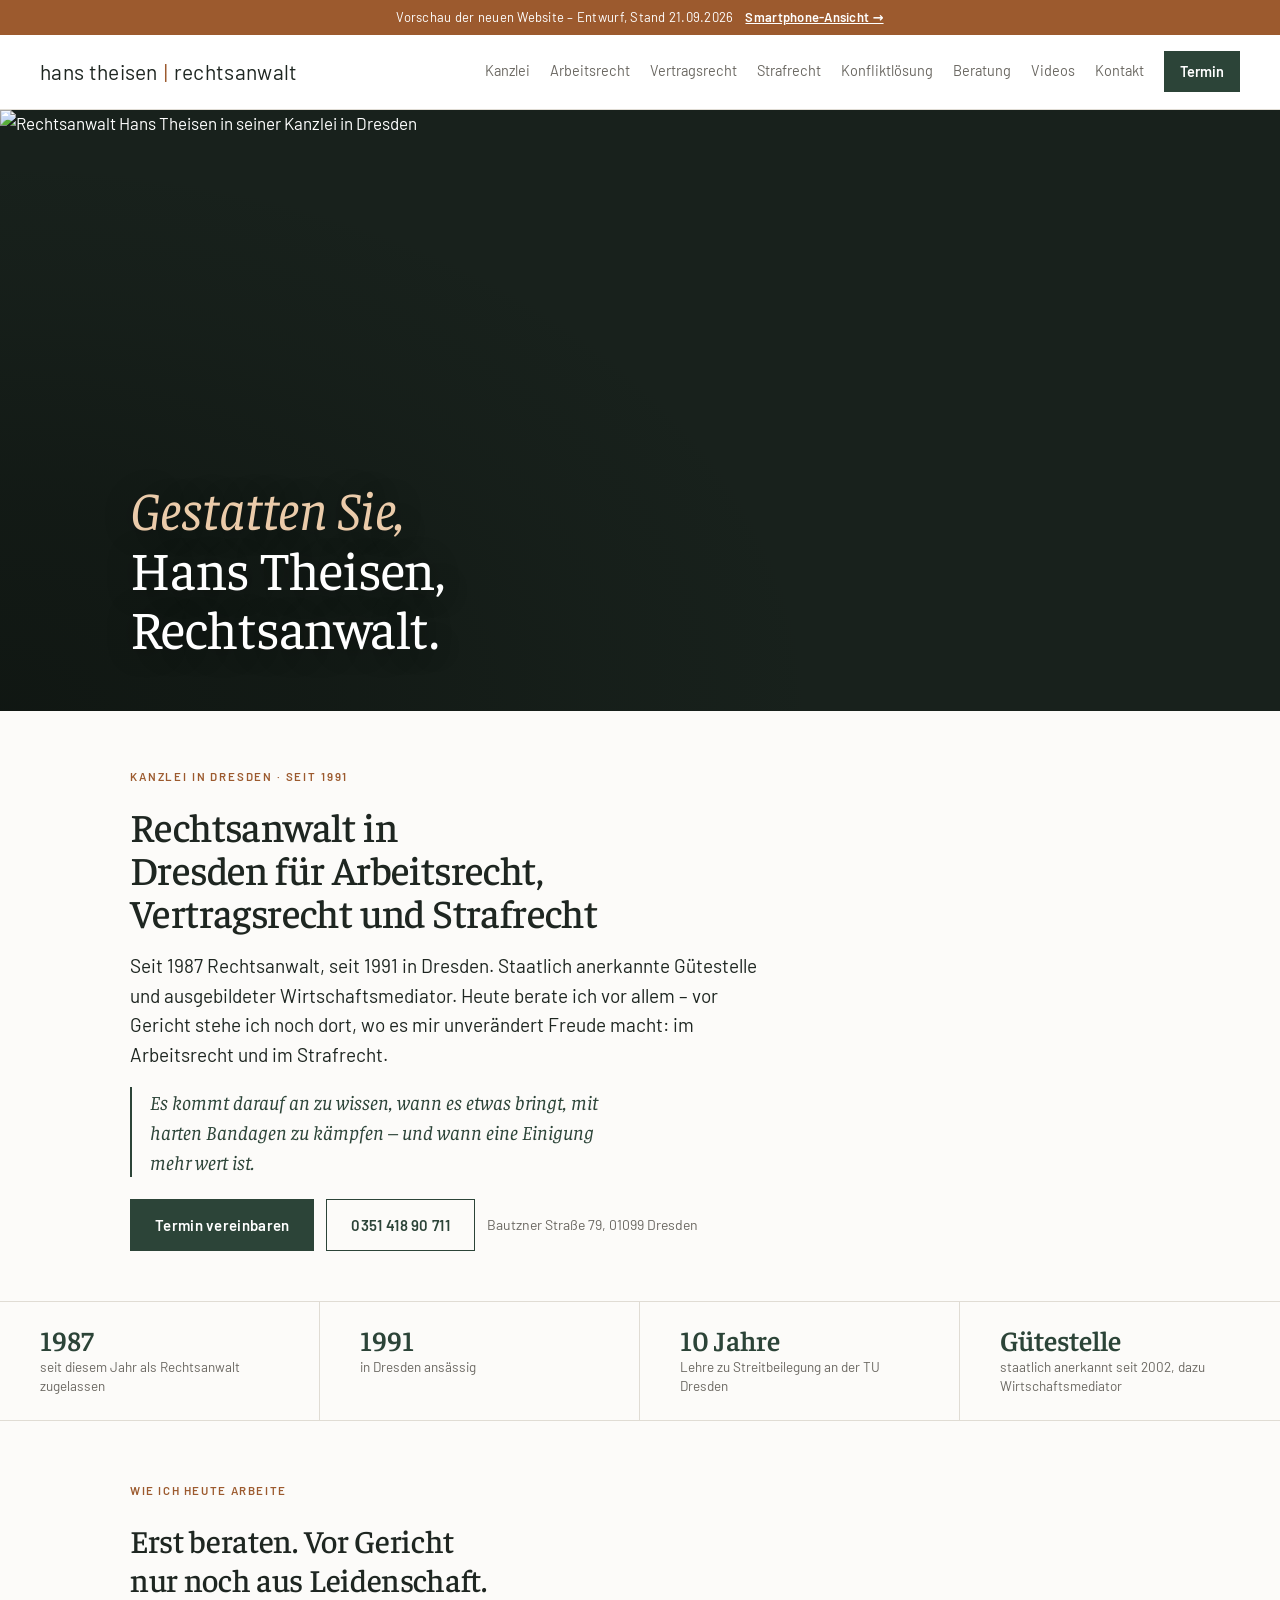
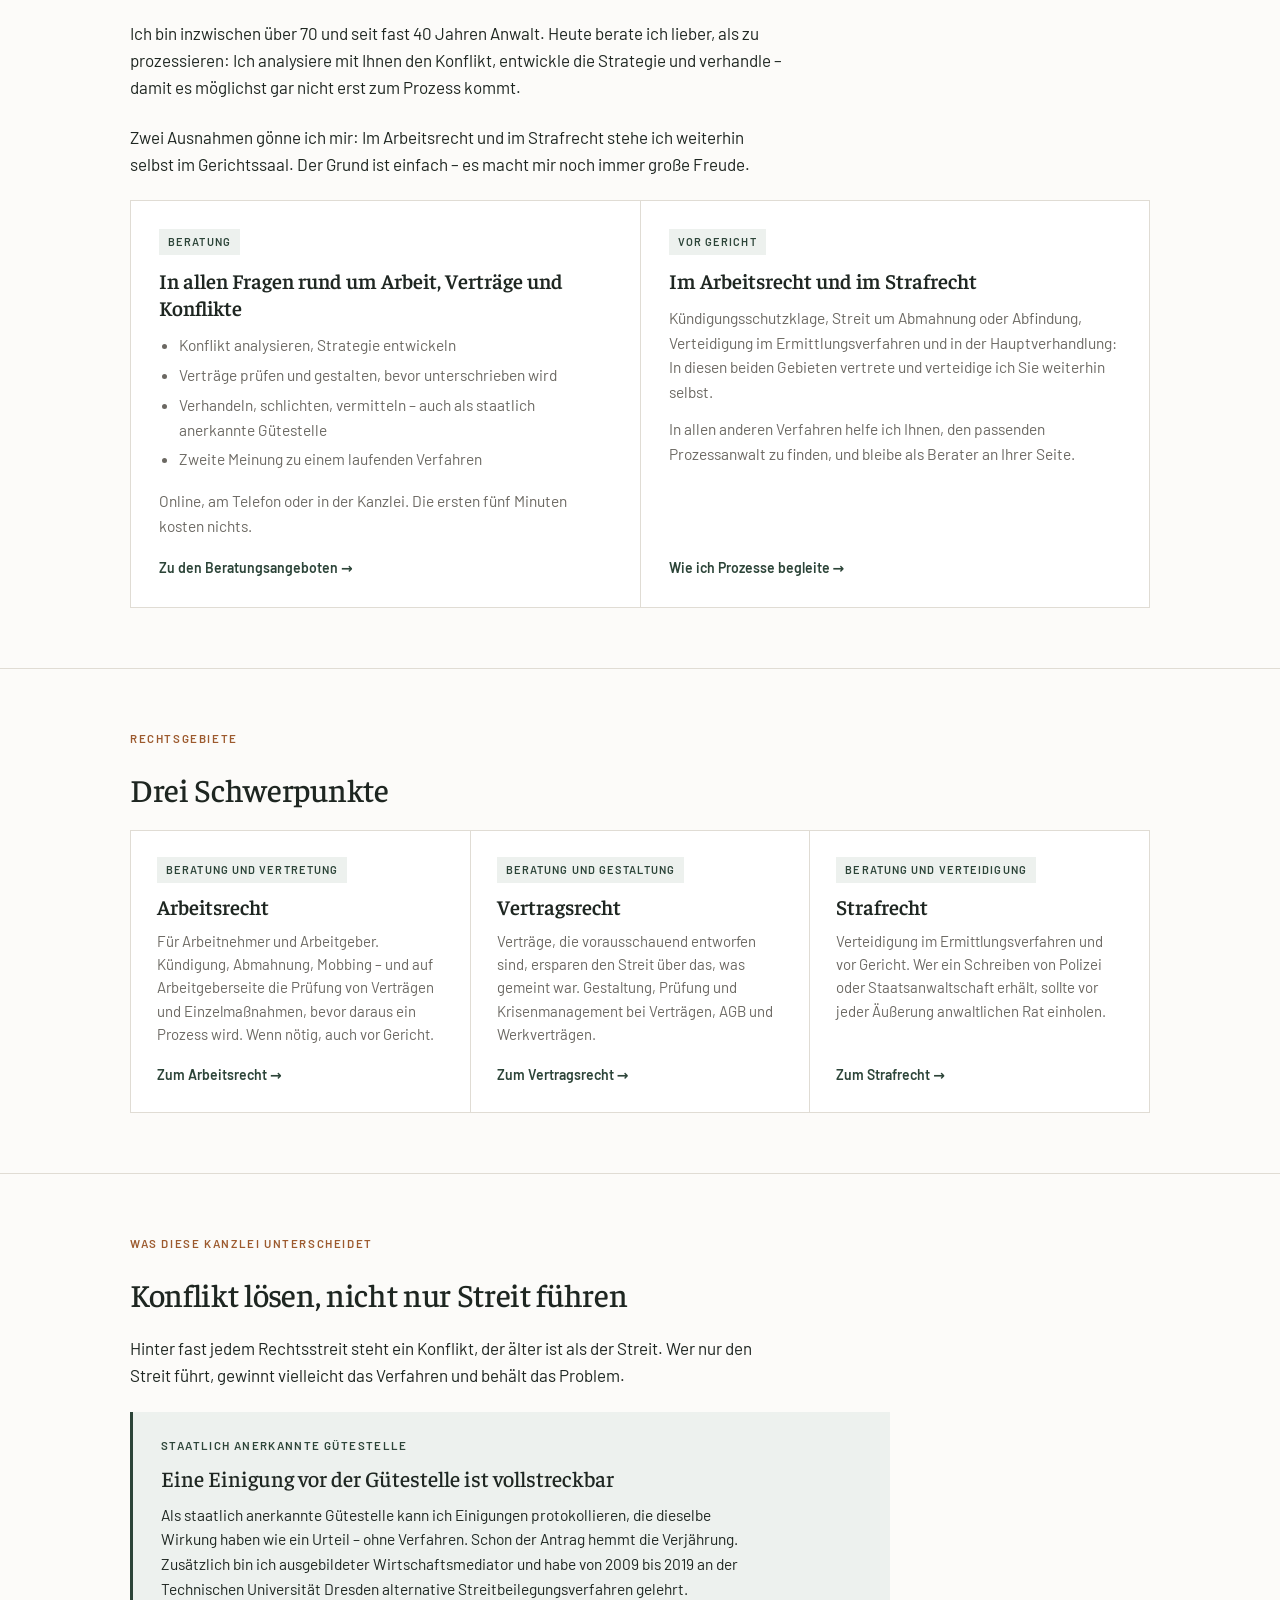
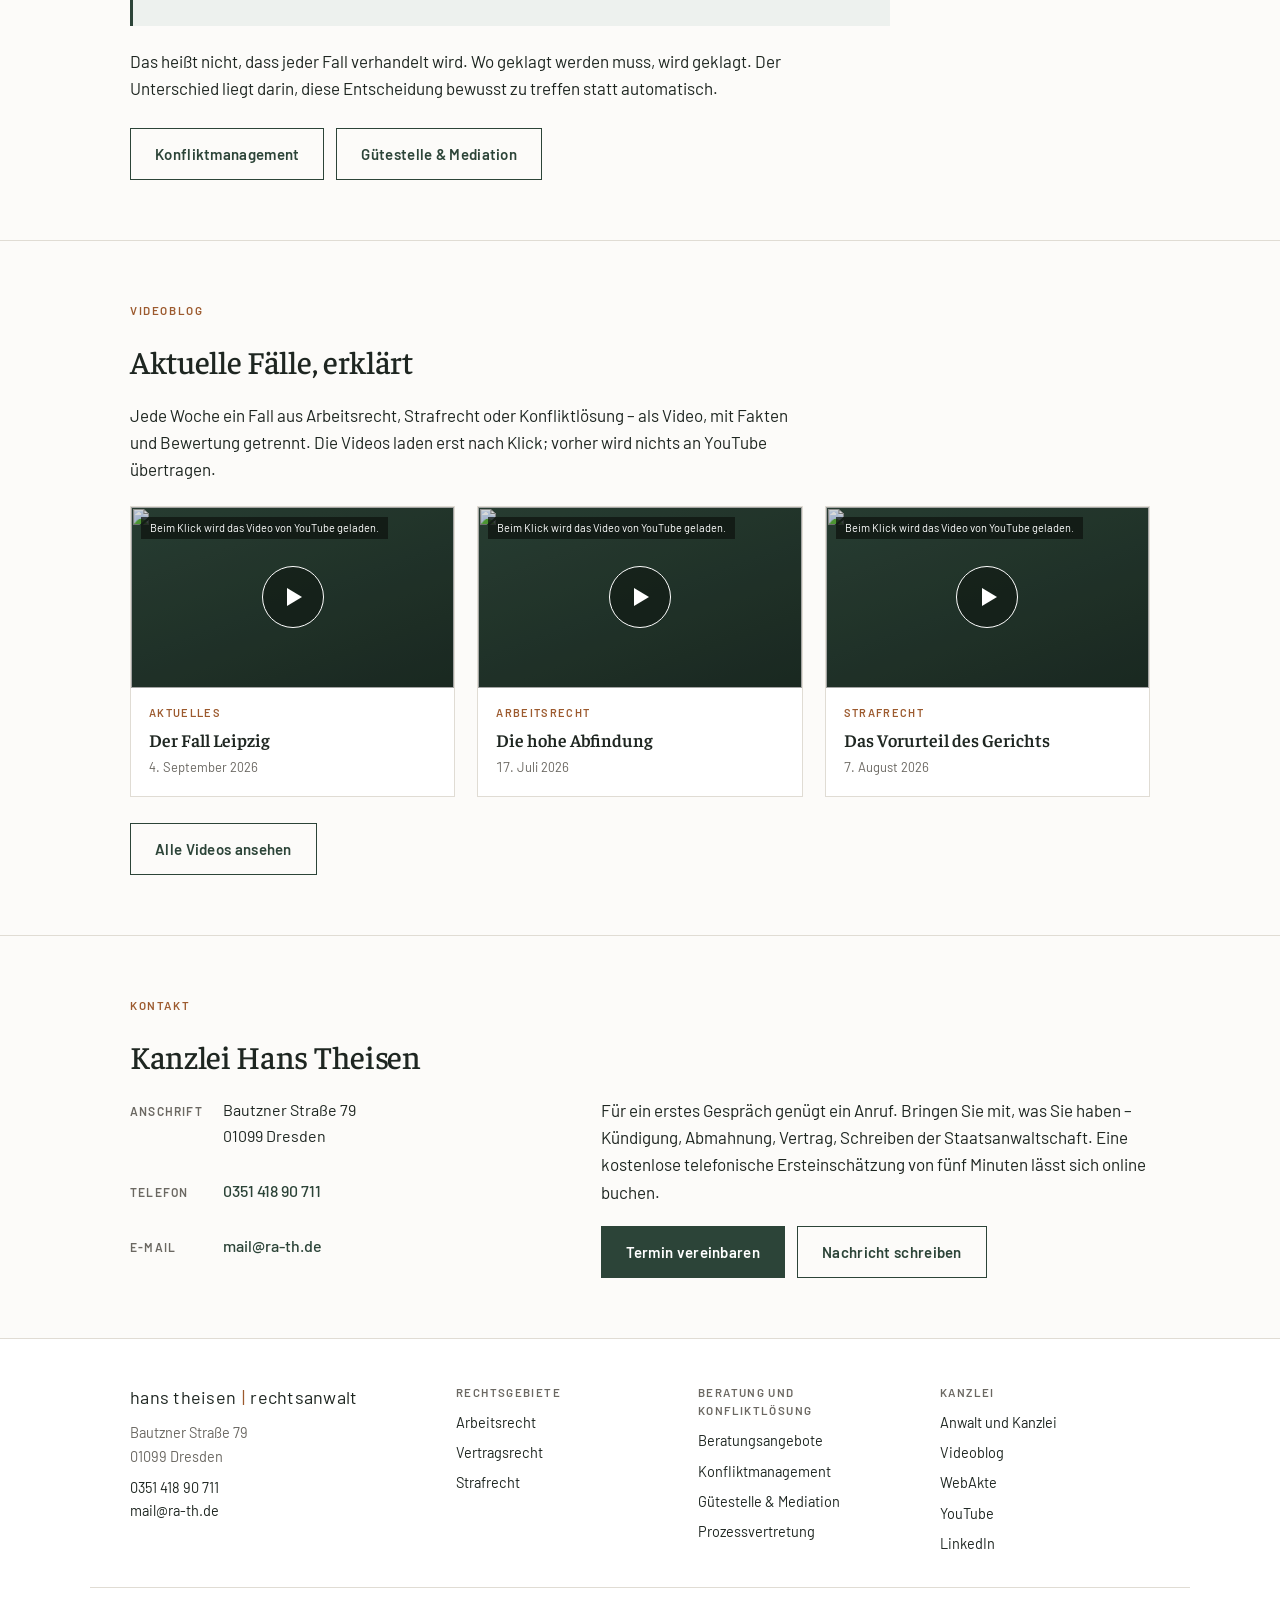
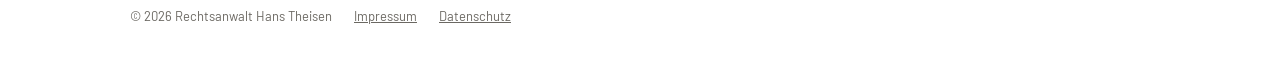
==== commit 200b9929: "Vorschau 2026-09-21 14:13" ====
--- a/index.html
+++ b/index.html
@@ -36,7 +36,7 @@
 </head>
 <body>
 <a class="skip" href="#main">Zum Inhalt</a>
-<div class="proto-bar">Vorschau der neuen Website – Entwurf, Stand 20.09.2026</div>
+<div class="proto-bar">Vorschau der neuen Website – Entwurf, Stand 21.09.2026</div>
 
 <header class="site-head">
   <div class="wrap head-row">
@@ -57,7 +57,7 @@
 </header>
 
 <main id="main">
-  <section class="photo-hero is-portrait" style="--fx:57%;--fy:0%">
+  <section class="photo-hero is-portrait" style="--fx:57%;--fy:33%">
     <img src="https://images.squarespace-cdn.com/content/v1/682710b074de6d08b1bcdc18/1747390659470-6JC8JBXUOZ0F9G0X35XK/Startseite.jpg?format=1500w" srcset="https://images.squarespace-cdn.com/content/v1/682710b074de6d08b1bcdc18/1747390659470-6JC8JBXUOZ0F9G0X35XK/Startseite.jpg?format=750w 750w, https://images.squarespace-cdn.com/content/v1/682710b074de6d08b1bcdc18/1747390659470-6JC8JBXUOZ0F9G0X35XK/Startseite.jpg?format=1500w 1500w, https://images.squarespace-cdn.com/content/v1/682710b074de6d08b1bcdc18/1747390659470-6JC8JBXUOZ0F9G0X35XK/Startseite.jpg?format=2500w 2500w" sizes="100vw" alt="Rechtsanwalt Hans Theisen in seiner Kanzlei in Dresden" width="2362" height="1599" fetchpriority="high" decoding="async">
     <div class="wrap photo-hero-text">
       <p class="greeting"><em>Gestatten Sie,</em><br>Hans Theisen,<br>Rechtsanwalt.</p>
@@ -163,9 +163,9 @@
       <h2>Aktuelle Fälle, erklärt</h2>
       <p>Jede Woche ein Fall aus Arbeitsrecht, Strafrecht oder Konfliktlösung – als Video, mit Fakten und Bewertung getrennt. Die Videos laden erst nach Klick; vorher wird nichts an YouTube übertragen.</p>
       <div class="vgrid">
-        <div class="vcard" data-cat="aktuelles"><div class="video"><button class="video-ph" type="button" data-id="jR8l0q0xvu4" data-title="Der Fall Leipzig"><span class="play"></span><span class="t">Video abspielen</span><span class="h">Beim Klick wird das Video von YouTube geladen.</span></button></div><div class="vmeta"><div class="cat">Aktuelles</div><h3>Der Fall Leipzig</h3><div class="d">4. September 2026</div></div></div>
-        <div class="vcard" data-cat="arbeitsrecht"><div class="video"><button class="video-ph" type="button" data-id="2pjWFj704HM" data-title="Die hohe Abfindung"><span class="play"></span><span class="t">Video abspielen</span><span class="h">Beim Klick wird das Video von YouTube geladen.</span></button></div><div class="vmeta"><div class="cat">Arbeitsrecht</div><h3>Die hohe Abfindung</h3><div class="d">17. Juli 2026</div></div></div>
-        <div class="vcard" data-cat="strafrecht"><div class="video"><button class="video-ph" type="button" data-id="ERfFSlZ0Vnc" data-title="Das Vorurteil des Gerichts"><span class="play"></span><span class="t">Video abspielen</span><span class="h">Beim Klick wird das Video von YouTube geladen.</span></button></div><div class="vmeta"><div class="cat">Strafrecht</div><h3>Das Vorurteil des Gerichts</h3><div class="d">7. August 2026</div></div></div>
+        <div class="vcard" data-cat="aktuelles"><div class="video"><button class="video-ph has-poster" type="button" data-id="jR8l0q0xvu4" data-title="Der Fall Leipzig"><img class="poster" src="https://images.squarespace-cdn.com/content/v1/682710b074de6d08b1bcdc18/1788518249393-1PDC6PGL2GKYDUF0OKVH/Drohnen+in+Leipzig+Standbild_2.1.1.jpg?format=750w" alt="" width="750" height="422" loading="lazy" decoding="async"><span class="play"></span><span class="t">Video abspielen</span><span class="h">Beim Klick wird das Video von YouTube geladen.</span></button></div><div class="vmeta"><div class="cat">Aktuelles</div><h3>Der Fall Leipzig</h3><div class="d">4. September 2026</div></div></div>
+        <div class="vcard" data-cat="arbeitsrecht"><div class="video"><button class="video-ph has-poster" type="button" data-id="2pjWFj704HM" data-title="Die hohe Abfindung"><img class="poster" src="https://images.squarespace-cdn.com/content/v1/682710b074de6d08b1bcdc18/1784291544974-B1GO2KG1XV7IMCSQZGFU/Standbild%C2%A02026-07-17+142827_2.1.1.jpg?format=750w" alt="" width="750" height="422" loading="lazy" decoding="async"><span class="play"></span><span class="t">Video abspielen</span><span class="h">Beim Klick wird das Video von YouTube geladen.</span></button></div><div class="vmeta"><div class="cat">Arbeitsrecht</div><h3>Die hohe Abfindung</h3><div class="d">17. Juli 2026</div></div></div>
+        <div class="vcard" data-cat="strafrecht"><div class="video"><button class="video-ph has-poster" type="button" data-id="ERfFSlZ0Vnc" data-title="Das Vorurteil des Gerichts"><img class="poster" src="https://images.squarespace-cdn.com/content/v1/682710b074de6d08b1bcdc18/1786703330716-JLYHANCQHR617F7QB19I/Standbild+Verstehen+III_2.1.1.jpg?format=750w" alt="" width="750" height="422" loading="lazy" decoding="async"><span class="play"></span><span class="t">Video abspielen</span><span class="h">Beim Klick wird das Video von YouTube geladen.</span></button></div><div class="vmeta"><div class="cat">Strafrecht</div><h3>Das Vorurteil des Gerichts</h3><div class="d">7. August 2026</div></div></div>
       </div>
       <div class="cta-row"><a class="btn btn-2" href="blog/index.html">Alle Videos ansehen</a></div>
     </div>
--- a/assets/style.css
+++ b/assets/style.css
@@ -78,12 +78,28 @@
 .photo-hero { position: relative; isolation: isolate; display: flex; align-items: flex-end; min-height: clamp(330px, 66vh, 680px); background: #18211C; color: #FFFFFF; overflow: hidden; }
 .photo-hero > img { position: absolute; inset: 0; z-index: -2; width: 100%; height: 100%; max-width: none; object-fit: cover; object-position: var(--fx, 50%) var(--fy, 50%); }
 .photo-hero::after { content: ""; position: absolute; inset: 0; z-index: -1; background: linear-gradient(to top, rgba(14,20,16,.84) 0%, rgba(14,20,16,.42) 36%, rgba(14,20,16,.06) 70%, rgba(14,20,16,0) 100%); }
+/* Breite Bildschirme: Die Überschrift steht unten links – nur diese Ecke wird abgedunkelt.
+   Der Rest des Fotos (Gesicht, Schachfiguren) bleibt so hell, wie er ist. */
+@media (min-width: 900px) {
+  .photo-hero::after { background: radial-gradient(ellipse 80% 115% at 0% 100%, rgba(14,20,16,.78) 0%, rgba(14,20,16,.56) 30%, rgba(14,20,16,.20) 58%, rgba(14,20,16,0) 80%); }
+  /* Porträts: Das Gesicht füllt einen großen Teil des Fotos. Auf breiten Bildschirmen braucht der Kopf
+     deshalb mehr Höhe (wie auf der alten Website), sonst wird das Gesicht unter den Augen abgeschnitten.
+     47vw zeigt rund 70 % der Bildhöhe; 92vh hält das Foto auf einem Bildschirm. */
+  .photo-hero.is-portrait { min-height: max(520px, min(47vw, 92vh)); }
+}
 /* Schachspiel-Fotos: einfarbig in Kanzleigrün getönt. Die Aufhellung lässt die helle Wand
    ins Weiße laufen, bevor die Tönung darüberliegt – so verschwindet die Tapete im Hintergrund,
-   ohne dass die Bilddateien verändert werden; die Figuren behalten ihre Kanten. */
-.photo-hero.is-chess > img { filter: grayscale(1) contrast(1.02) brightness(1.38); }
-.photo-hero.is-chess::before { content: ""; position: absolute; inset: 0; z-index: -1; background: #557565; mix-blend-mode: multiply; }
+   ohne dass die Bilddateien verändert werden; die Figuren behalten ihre Kanten.
+   Helligkeit der Tönung: über die Farbe von ::before (heller = helleres Bild). */
+.photo-hero.is-chess > img { filter: grayscale(1) contrast(1.0) brightness(1.55); }
+.photo-hero.is-chess::before { content: ""; position: absolute; inset: 0; z-index: -1; background: #86A595; mix-blend-mode: multiply; }
 .photo-hero.is-slim { min-height: clamp(210px, 34vh, 320px); }
+/* Hochformat: Querformat-Fotos werden seitlich stark beschnitten. --fx-m setzt dafür einen eigenen
+   waagerechten Schwerpunkt (z. B. auf eines der beiden Heere statt auf die leere Mitte). */
+@media (max-width: 640px) {
+  .photo-hero > img { object-position: var(--fx-m, var(--fx, 50%)) var(--fy, 50%); }
+  .photo-hero.is-chess:not(.is-slim) { min-height: clamp(300px, 56vh, 520px); }
+}
 .photo-hero-text { width: 100%; display: flex; flex-direction: column; gap: 12px; padding-top: 96px; padding-bottom: clamp(26px, 4.5vw, 54px); }
 .photo-hero h1 { color: #FFFFFF; max-width: 21ch; text-shadow: 0 1px 28px rgba(0,0,0,.35); }
 .photo-hero .eyebrow { color: #EBCBAA; }
@@ -189,6 +205,16 @@
 .video { position: relative; aspect-ratio: 16 / 9; background: #1C2C24; overflow: hidden; }
 .video iframe { position: absolute; inset: 0; width: 100%; height: 100%; border: 0; }
 .video-ph { position: absolute; inset: 0; width: 100%; height: 100%; border: 0; cursor: pointer; background: linear-gradient(160deg, #2C4438 0%, #1C2C24 100%); color: #FFFFFF; display: flex; flex-direction: column; align-items: center; justify-content: center; gap: 10px; padding: 18px; text-align: center; font-family: var(--f-body); }
+/* Mit eigenem Standbild (nicht von YouTube): Bild füllt die Fläche, darüber eine Abdunklung für die Schrift */
+.video-ph .poster { position: absolute; inset: 0; z-index: 0; width: 100%; height: 100%; max-width: none; object-fit: cover; }
+.video-ph.has-poster::before { content: ""; position: absolute; inset: 0; z-index: 1; background: rgba(14,20,16,.16); }
+.video-ph > span { position: relative; z-index: 2; }
+/* Die Standbilder tragen ihren Titel schon im Bild: in der Mitte nur der Abspielknopf,
+   der Datenschutzhinweis als schmales Schild oben links – sichtbar vor dem Klick, ohne den Bildtitel zu verdecken. */
+.video-ph.has-poster .t { display: none; }
+.video-ph.has-poster .h { position: absolute; left: 10px; top: 10px; max-width: calc(100% - 20px); padding: 4px 9px; background: rgba(14,20,16,.74); font-size: 11px; line-height: 1.35; opacity: 1; text-align: left; }
+.video-ph.has-poster .play { width: 62px; height: 62px; background: rgba(14,20,16,.55); border-color: #FFFFFF; }
+.video-ph.has-poster:hover .play { background: #2C4438; }
 .video-ph .play { width: 54px; height: 54px; border-radius: 50%; background: rgba(255,255,255,.14); border: 1.5px solid rgba(255,255,255,.6); display: grid; place-items: center; }
 .video-ph .play::after { content: ""; border-style: solid; border-width: 9px 0 9px 15px; border-color: transparent transparent transparent #FFFFFF; margin-left: 4px; }
 .video-ph .t { font-size: 14px; font-weight: 600; letter-spacing: .02em; }
@@ -200,8 +226,10 @@
 .vmeta a { font-size: 13.5px; font-weight: 600; text-decoration: none; margin-top: 6px; }
 
 /* ── Terminbuchung ────────────────────────────────────── */
-.booking { background: var(--card); border: 1px solid var(--rule); min-height: 620px; }
-.booking iframe { width: 100%; min-height: 720px; border: 0; }
+.booking { background: var(--card); border: 1px solid var(--rule); }
+.booking iframe { display: block; width: 100%; min-height: 760px; border: 0; }
+.booking-ph { padding: 30px 28px; display: flex; flex-direction: column; gap: 16px; }
+.booking-ph p { color: var(--muted); font-size: 15.5px; }
 .angebote { display: grid; grid-template-columns: 1fr; gap: 1px; background: var(--rule); border: 1px solid var(--rule); }
 @media (min-width: 720px) { .angebote { grid-template-columns: repeat(3, 1fr); } }
 .angebot { background: var(--card); padding: 24px; display: flex; flex-direction: column; gap: 8px; }
